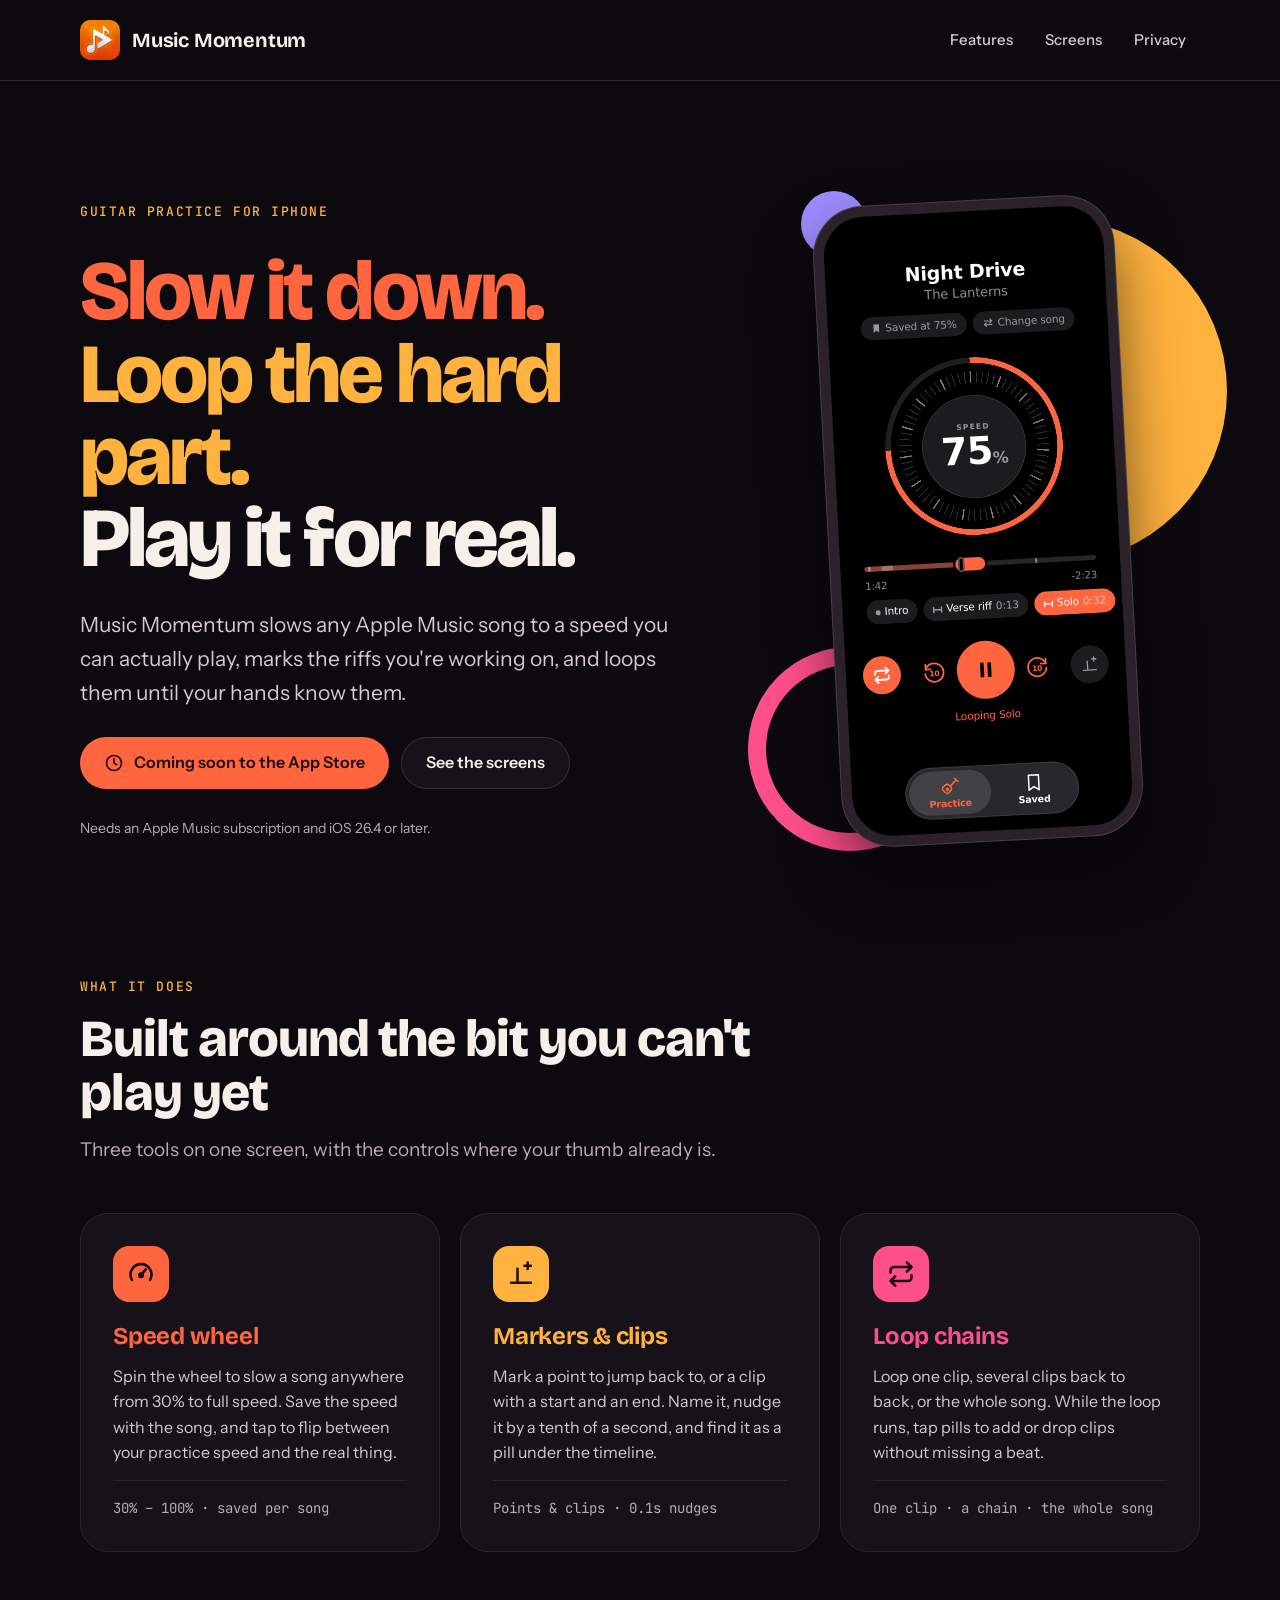
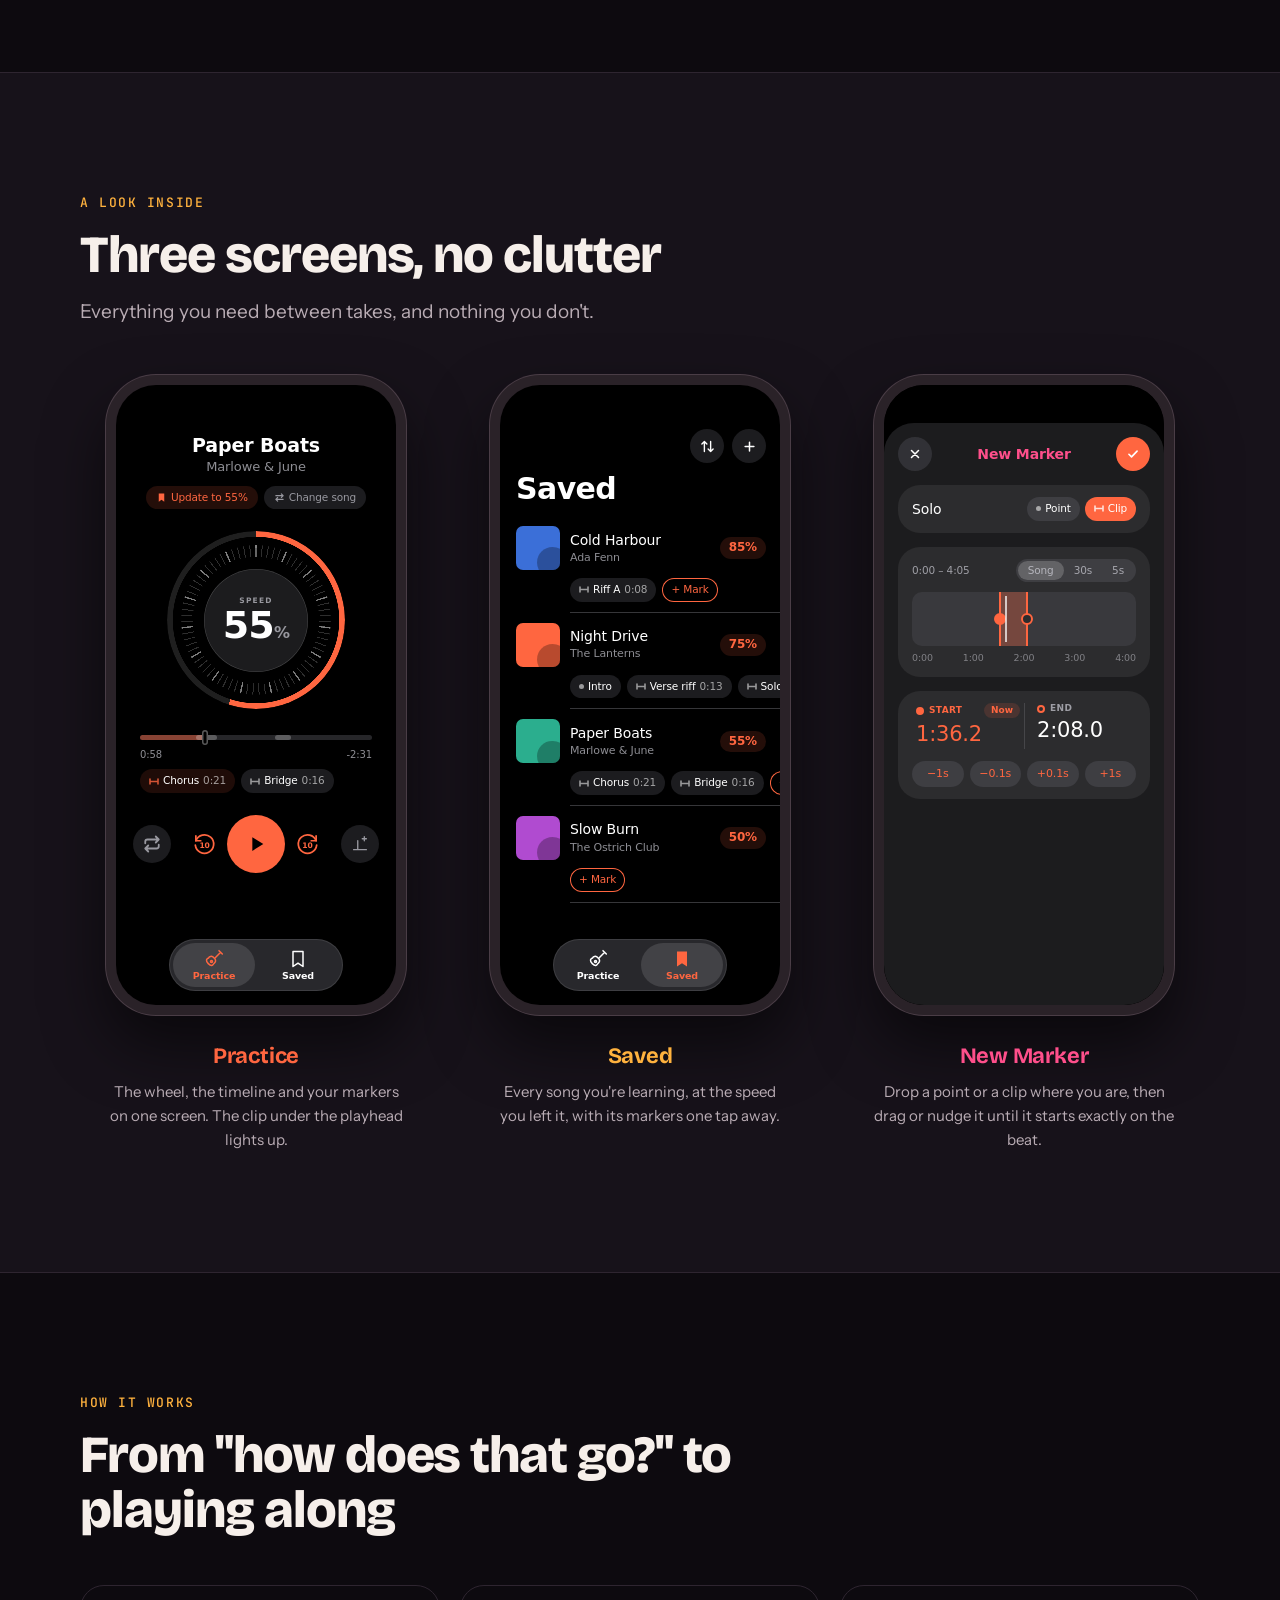
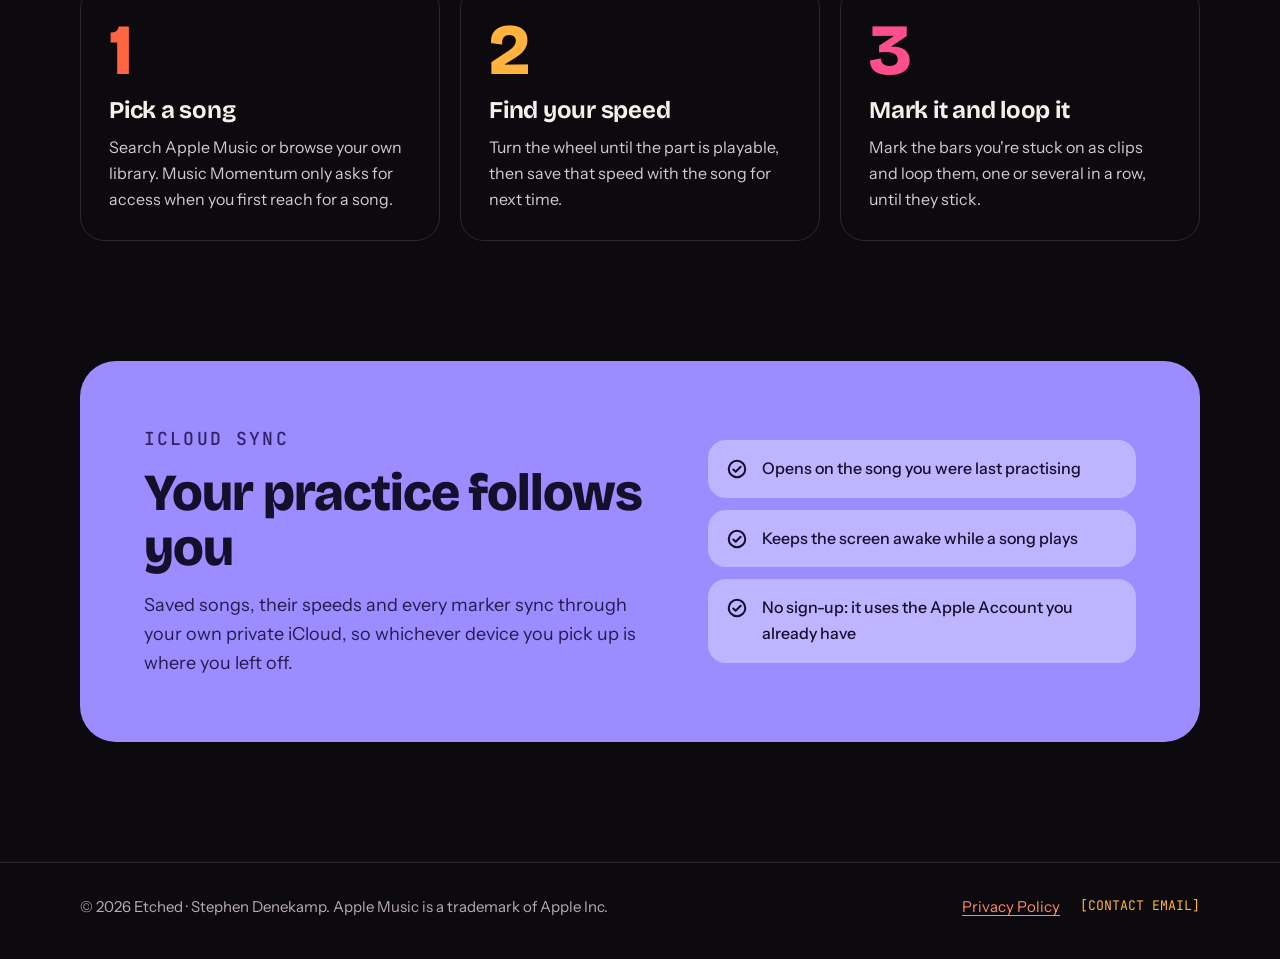
==== docs/index.html @ 2e902c63 "Add a website with a privacy policy in docs Adds a two-page static site for GitHub Pages to serve fr" ====
<!doctype html>
<html lang="en">
<head>
<meta charset="utf-8">
<meta name="viewport" content="width=device-width, initial-scale=1">
<title>Music Momentum: guitar practice with Apple Music</title>
<meta name="description" content="Slow any Apple Music song to a speed you can play, mark the riffs you're working on and loop them until they stick.">
<meta name="theme-color" content="#0D0A0F">
<link rel="icon" href="app-icon.jpg">
<link rel="apple-touch-icon" href="app-icon.jpg">
<link rel="preconnect" href="https://fonts.googleapis.com">
<link rel="preconnect" href="https://fonts.gstatic.com" crossorigin>
<link rel="stylesheet" href="https://fonts.googleapis.com/css2?family=Bricolage+Grotesque:opsz,wght@12..96,700;12..96,800&amp;family=Instrument+Sans:wght@400;500;600&amp;family=JetBrains+Mono:wght@500&amp;display=swap">
<link rel="stylesheet" href="styles.css">
</head>
<body>

<header class="site-header">
  <div class="wrap">
    <a class="brand" href="index.html"><img src="app-icon.jpg" alt=""><span>Music Momentum</span></a>
    <nav class="site-nav" aria-label="Main">
      <a href="#features">Features</a>
      <a href="#screens">Screens</a>
      <a href="privacy-policy.html">Privacy</a>
    </nav>
  </div>
</header>

<main>

  <section class="hero">
    <div class="wrap">
      <div class="hero-copy">
        <p class="eyebrow">Guitar practice for iPhone</p>
        <h1><span class="c-coral">Slow it down.</span> <span class="c-amber">Loop the hard part.</span> <span>Play it for real.</span></h1>
        <p class="lead">Music Momentum slows any Apple Music song to a speed you can actually play, marks the riffs you're working on, and loops them until your hands know them.</p>
        <div class="actions">
          <span class="button button-primary" aria-disabled="true">
            <svg viewBox="0 0 24 24" fill="none" stroke="currentColor" stroke-width="2" stroke-linecap="round" stroke-linejoin="round" aria-hidden="true"><circle cx="12" cy="12" r="9"></circle><path d="M12 7v5l3 2"></path></svg>
            Coming soon to the App Store
          </span>
          <a class="button button-quiet" href="#screens">See the screens</a>
        </div>
        <p class="fine">Needs an Apple Music subscription and iOS 26.4 or later.</p>
      </div>

      <div class="hero-art" aria-hidden="true">
        <span class="shape shape-1"></span>
        <span class="shape shape-2"></span>
        <span class="shape shape-3"></span>
        <div class="phone">
          <div class="screen">
            <div class="practice">
              <div class="np-title">Night Drive</div>
              <div class="np-artist">The Lanterns</div>
              <div class="chips">
                <span class="chip"><svg viewBox="0 0 24 24" fill="currentColor"><path d="M6 3h12v18l-6-4-6 4z"></path></svg>Saved at 75%</span>
                <span class="chip"><svg viewBox="0 0 24 24" fill="none" stroke="currentColor" stroke-width="2.4" stroke-linecap="round" stroke-linejoin="round"><path d="M4 8h16M16 4l4 4-4 4M20 16H4M8 12l-4 4 4 4"></path></svg>Change song</span>
              </div>
              <div class="wheel">
                <div class="wheel-ring"></div>
                <div class="wheel-teeth"></div>
                <div class="wheel-hub"><small>SPEED</small><b>75<i>%</i></b></div>
              </div>
              <div class="scrub">
                <div class="scrub-bar">
                  <span class="scrub-fill" style="width: 41.6%"></span>
                  <span class="scrub-point" style="left: 1.6%"></span>
                  <span class="scrub-clip" style="left: 7.3%; width: 5.3%"></span>
                  <span class="scrub-loop" style="left: 39.2%; width: 13%"></span>
                  <span class="scrub-point" style="left: 73.5%"></span>
                  <span class="scrub-head" style="left: 41.6%"></span>
                </div>
                <div class="scrub-times"><span>1:42</span><span>-2:23</span></div>
              </div>
              <div class="pills">
                <span class="pill"><span class="dot"></span>Intro</span>
                <span class="pill"><svg class="span" viewBox="0 0 10 7" fill="none" stroke="currentColor" stroke-width="1.6" stroke-linecap="round"><path d="M1 1v5M9 1v5M1 3.5h8"></path></svg>Verse riff <em>0:13</em></span>
                <span class="pill looping"><svg class="span" viewBox="0 0 10 7" fill="none" stroke="currentColor" stroke-width="1.6" stroke-linecap="round"><path d="M1 1v5M9 1v5M1 3.5h8"></path></svg>Solo <em>0:32</em></span>
                <span class="pill"><span class="dot"></span>Outro</span>
              </div>
              <div class="transport">
                <span class="round on"><svg viewBox="0 0 24 24" fill="none" stroke="currentColor" stroke-width="2.4" stroke-linecap="round" stroke-linejoin="round"><path d="M17 2l4 4-4 4M3 11V9a3 3 0 0 1 3-3h15M7 22l-4-4 4-4M21 13v2a3 3 0 0 1-3 3H3"></path></svg></span>
                <span class="skip"><svg viewBox="0 0 24 24" fill="none" stroke="currentColor" stroke-width="1.6" stroke-linecap="round" stroke-linejoin="round"><path d="M4.5 9A8.5 8.5 0 1 1 4 13"></path><path d="M4.5 4.5V9H9"></path><text x="12.5" y="15.5" font-size="7" font-weight="700" text-anchor="middle" fill="currentColor" stroke="none" font-family="-apple-system, system-ui, sans-serif">10</text></svg></span>
                <span class="big"><svg viewBox="0 0 24 24" fill="currentColor"><rect x="6" y="4" width="4" height="16" rx="1"></rect><rect x="14" y="4" width="4" height="16" rx="1"></rect></svg></span>
                <span class="skip"><svg viewBox="0 0 24 24" fill="none" stroke="currentColor" stroke-width="1.6" stroke-linecap="round" stroke-linejoin="round"><path d="M19.5 9A8.5 8.5 0 1 0 20 13"></path><path d="M19.5 4.5V9H15"></path><text x="11.5" y="15.5" font-size="7" font-weight="700" text-anchor="middle" fill="currentColor" stroke="none" font-family="-apple-system, system-ui, sans-serif">10</text></svg></span>
                <span class="round"><svg viewBox="0 0 24 24" fill="none" stroke="currentColor" stroke-width="1.8" stroke-linecap="round"><path d="M3.5 19.5h17M9 19.5v-12M15 5h5.5M17.75 2.25v5.5"></path></svg></span>
              </div>
              <div class="loop-caption">Looping Solo</div>
            </div>
            <div class="tabbar">
              <span class="tab on"><svg viewBox="0 0 24 24" fill="none" stroke="currentColor" stroke-width="1.8" stroke-linecap="round" stroke-linejoin="round"><path d="M13.5 10.5L20 4M18 2l4 4"></path><path d="M10.6 9.4a3.6 3.6 0 0 0-5 1.1c-.7 1-2.4 1.2-2.6 2.9-.3 2.4 3.9 6.6 6.3 6.3 1.7-.2 1.9-1.9 2.9-2.6a3.6 3.6 0 0 0 1.1-5z"></path><circle cx="9" cy="15" r="1.2"></circle></svg>Practice</span>
              <span class="tab"><svg viewBox="0 0 24 24" fill="none" stroke="currentColor" stroke-width="1.8" stroke-linejoin="round"><path d="M6 3h12v18l-6-4-6 4z"></path></svg>Saved</span>
            </div>
          </div>
        </div>
      </div>
    </div>
  </section>

  <section class="section" id="features" style="padding-top: 0">
    <div class="wrap">
      <div class="section-head">
        <p class="eyebrow">What it does</p>
        <h2>Built around the bit you can't play yet</h2>
        <p>Three tools on one screen, with the controls where your thumb already is.</p>
      </div>
      <div class="features">
        <article class="feature feature-coral">
          <div class="feature-icon"><svg viewBox="0 0 24 24" fill="none" stroke="currentColor" stroke-width="2.2" stroke-linecap="round" stroke-linejoin="round" aria-hidden="true"><path d="M4.2 17a9 9 0 1 1 15.6 0"></path><path d="M12 13l4-5"></path><circle cx="12" cy="13" r="1.5"></circle></svg></div>
          <h3>Speed wheel</h3>
          <p>Spin the wheel to slow a song anywhere from 30% to full speed. Save the speed with the song, and tap to flip between your practice speed and the real thing.</p>
          <p class="stat">30% – 100% · saved per song</p>
        </article>
        <article class="feature feature-amber">
          <div class="feature-icon"><svg viewBox="0 0 24 24" fill="none" stroke="currentColor" stroke-width="2.2" stroke-linecap="round" aria-hidden="true"><path d="M3.5 19.5h17M9 19.5v-12M15 5h5.5M17.75 2.25v5.5"></path></svg></div>
          <h3>Markers &amp; clips</h3>
          <p>Mark a point to jump back to, or a clip with a start and an end. Name it, nudge it by a tenth of a second, and find it as a pill under the timeline.</p>
          <p class="stat">Points &amp; clips · 0.1s nudges</p>
        </article>
        <article class="feature feature-rose">
          <div class="feature-icon"><svg viewBox="0 0 24 24" fill="none" stroke="currentColor" stroke-width="2.2" stroke-linecap="round" stroke-linejoin="round" aria-hidden="true"><path d="M17 2l4 4-4 4M3 11V9a3 3 0 0 1 3-3h15M7 22l-4-4 4-4M21 13v2a3 3 0 0 1-3 3H3"></path></svg></div>
          <h3>Loop chains</h3>
          <p>Loop one clip, several clips back to back, or the whole song. While the loop runs, tap pills to add or drop clips without missing a beat.</p>
          <p class="stat">One clip · a chain · the whole song</p>
        </article>
      </div>
    </div>
  </section>

  <section class="section screens-band" id="screens">
    <div class="wrap">
      <div class="section-head">
        <p class="eyebrow">A look inside</p>
        <h2>Three screens, no clutter</h2>
        <p>Everything you need between takes, and nothing you don't.</p>
      </div>
      <div class="screens">

        <figure class="screen-card">
          <div class="phone" aria-hidden="true">
            <div class="screen">
              <div class="practice">
                <div class="np-title">Paper Boats</div>
                <div class="np-artist">Marlowe &amp; June</div>
                <div class="chips">
                  <span class="chip" style="background: rgba(255, 102, 64, 0.14); color: var(--coral)"><svg viewBox="0 0 24 24" fill="currentColor"><path d="M6 3h12v18l-6-4-6 4z"></path></svg>Update to 55%</span>
                  <span class="chip"><svg viewBox="0 0 24 24" fill="none" stroke="currentColor" stroke-width="2.4" stroke-linecap="round" stroke-linejoin="round"><path d="M4 8h16M16 4l4 4-4 4M20 16H4M8 12l-4 4 4 4"></path></svg>Change song</span>
                </div>
                <div class="wheel">
                  <div class="wheel-ring" style="background: conic-gradient(from 0deg, var(--coral) 0 55%, rgba(255, 255, 255, 0.12) 55% 100%)"></div>
                  <div class="wheel-teeth"></div>
                  <div class="wheel-hub"><small>SPEED</small><b>55<i>%</i></b></div>
                </div>
                <div class="scrub">
                  <div class="scrub-bar">
                    <span class="scrub-fill" style="width: 28%"></span>
                    <span class="scrub-clip" style="left: 24%; width: 9%"></span>
                    <span class="scrub-clip" style="left: 58%; width: 7%"></span>
                    <span class="scrub-head" style="left: 28%"></span>
                  </div>
                  <div class="scrub-times"><span>0:58</span><span>-2:31</span></div>
                </div>
                <div class="pills">
                  <span class="pill" style="background: rgba(255, 102, 64, 0.12)"><svg class="span" viewBox="0 0 10 7" fill="none" stroke="var(--coral)" stroke-width="1.6" stroke-linecap="round" style="opacity: 0.8"><path d="M1 1v5M9 1v5M1 3.5h8"></path></svg>Chorus <em>0:21</em></span>
                  <span class="pill"><svg class="span" viewBox="0 0 10 7" fill="none" stroke="currentColor" stroke-width="1.6" stroke-linecap="round"><path d="M1 1v5M9 1v5M1 3.5h8"></path></svg>Bridge <em>0:16</em></span>
                </div>
                <div class="transport">
                  <span class="round"><svg viewBox="0 0 24 24" fill="none" stroke="currentColor" stroke-width="2.4" stroke-linecap="round" stroke-linejoin="round"><path d="M17 2l4 4-4 4M3 11V9a3 3 0 0 1 3-3h15M7 22l-4-4 4-4M21 13v2a3 3 0 0 1-3 3H3"></path></svg></span>
                  <span class="skip"><svg viewBox="0 0 24 24" fill="none" stroke="currentColor" stroke-width="1.6" stroke-linecap="round" stroke-linejoin="round"><path d="M4.5 9A8.5 8.5 0 1 1 4 13"></path><path d="M4.5 4.5V9H9"></path><text x="12.5" y="15.5" font-size="7" font-weight="700" text-anchor="middle" fill="currentColor" stroke="none" font-family="-apple-system, system-ui, sans-serif">10</text></svg></span>
                  <span class="big"><svg viewBox="0 0 24 24" fill="currentColor"><path d="M8 4.5v15l12-7.5z"></path></svg></span>
                  <span class="skip"><svg viewBox="0 0 24 24" fill="none" stroke="currentColor" stroke-width="1.6" stroke-linecap="round" stroke-linejoin="round"><path d="M19.5 9A8.5 8.5 0 1 0 20 13"></path><path d="M19.5 4.5V9H15"></path><text x="11.5" y="15.5" font-size="7" font-weight="700" text-anchor="middle" fill="currentColor" stroke="none" font-family="-apple-system, system-ui, sans-serif">10</text></svg></span>
                  <span class="round"><svg viewBox="0 0 24 24" fill="none" stroke="currentColor" stroke-width="1.8" stroke-linecap="round"><path d="M3.5 19.5h17M9 19.5v-12M15 5h5.5M17.75 2.25v5.5"></path></svg></span>
                </div>
              </div>
              <div class="tabbar">
                <span class="tab on"><svg viewBox="0 0 24 24" fill="none" stroke="currentColor" stroke-width="1.8" stroke-linecap="round" stroke-linejoin="round"><path d="M13.5 10.5L20 4M18 2l4 4"></path><path d="M10.6 9.4a3.6 3.6 0 0 0-5 1.1c-.7 1-2.4 1.2-2.6 2.9-.3 2.4 3.9 6.6 6.3 6.3 1.7-.2 1.9-1.9 2.9-2.6a3.6 3.6 0 0 0 1.1-5z"></path><circle cx="9" cy="15" r="1.2"></circle></svg>Practice</span>
                <span class="tab"><svg viewBox="0 0 24 24" fill="none" stroke="currentColor" stroke-width="1.8" stroke-linejoin="round"><path d="M6 3h12v18l-6-4-6 4z"></path></svg>Saved</span>
              </div>
            </div>
          </div>
          <figcaption><strong>Practice</strong><span>The wheel, the timeline and your markers on one screen. The clip under the playhead lights up.</span></figcaption>
        </figure>

        <figure class="screen-card">
          <div class="phone" aria-hidden="true">
            <div class="screen">
              <div class="saved">
                <div class="saved-bar">
                  <span><svg viewBox="0 0 24 24" fill="none" stroke="currentColor" stroke-width="2.2" stroke-linecap="round" stroke-linejoin="round"><path d="M7 4v16M3 8l4-4 4 4M17 20V4M13 16l4 4 4-4"></path></svg></span>
                  <span><svg viewBox="0 0 24 24" fill="none" stroke="currentColor" stroke-width="2.4" stroke-linecap="round"><path d="M12 5v14M5 12h14"></path></svg></span>
                </div>
                <h4>Saved</h4>
                <div class="song">
                  <div class="song-row"><span class="art art-1"></span><div class="song-text"><b>Cold Harbour</b><span>Ada Fenn</span></div><span class="speed">85%</span></div>
                  <div class="pills"><span class="pill"><svg class="span" viewBox="0 0 10 7" fill="none" stroke="currentColor" stroke-width="1.6" stroke-linecap="round"><path d="M1 1v5M9 1v5M1 3.5h8"></path></svg>Riff A <em>0:08</em></span><span class="pill mark">+ Mark</span></div>
                </div>
                <div class="song">
                  <div class="song-row"><span class="art art-2"></span><div class="song-text"><b>Night Drive</b><span>The Lanterns</span></div><span class="speed">75%</span></div>
                  <div class="pills"><span class="pill"><span class="dot"></span>Intro</span><span class="pill"><svg class="span" viewBox="0 0 10 7" fill="none" stroke="currentColor" stroke-width="1.6" stroke-linecap="round"><path d="M1 1v5M9 1v5M1 3.5h8"></path></svg>Verse riff <em>0:13</em></span><span class="pill"><svg class="span" viewBox="0 0 10 7" fill="none" stroke="currentColor" stroke-width="1.6" stroke-linecap="round"><path d="M1 1v5M9 1v5M1 3.5h8"></path></svg>Solo <em>0:32</em></span></div>
                </div>
                <div class="song">
                  <div class="song-row"><span class="art art-3"></span><div class="song-text"><b>Paper Boats</b><span>Marlowe &amp; June</span></div><span class="speed">55%</span></div>
                  <div class="pills"><span class="pill"><svg class="span" viewBox="0 0 10 7" fill="none" stroke="currentColor" stroke-width="1.6" stroke-linecap="round"><path d="M1 1v5M9 1v5M1 3.5h8"></path></svg>Chorus <em>0:21</em></span><span class="pill"><svg class="span" viewBox="0 0 10 7" fill="none" stroke="currentColor" stroke-width="1.6" stroke-linecap="round"><path d="M1 1v5M9 1v5M1 3.5h8"></path></svg>Bridge <em>0:16</em></span><span class="pill mark">+ Mark</span></div>
                </div>
                <div class="song">
                  <div class="song-row"><span class="art art-4"></span><div class="song-text"><b>Slow Burn</b><span>The Ostrich Club</span></div><span class="speed">50%</span></div>
                  <div class="pills"><span class="pill mark">+ Mark</span></div>
                </div>
              </div>
              <div class="tabbar">
                <span class="tab"><svg viewBox="0 0 24 24" fill="none" stroke="currentColor" stroke-width="1.8" stroke-linecap="round" stroke-linejoin="round"><path d="M13.5 10.5L20 4M18 2l4 4"></path><path d="M10.6 9.4a3.6 3.6 0 0 0-5 1.1c-.7 1-2.4 1.2-2.6 2.9-.3 2.4 3.9 6.6 6.3 6.3 1.7-.2 1.9-1.9 2.9-2.6a3.6 3.6 0 0 0 1.1-5z"></path><circle cx="9" cy="15" r="1.2"></circle></svg>Practice</span>
                <span class="tab on"><svg viewBox="0 0 24 24" fill="currentColor"><path d="M6 3h12v18l-6-4-6 4z"></path></svg>Saved</span>
              </div>
            </div>
          </div>
          <figcaption><strong>Saved</strong><span>Every song you're learning, at the speed you left it, with its markers one tap away.</span></figcaption>
        </figure>

        <figure class="screen-card">
          <div class="phone" aria-hidden="true">
            <div class="screen">
              <div class="behind"></div>
              <div class="sheet">
                <div class="sheet-nav">
                  <span><svg viewBox="0 0 24 24" fill="none" stroke="currentColor" stroke-width="2.6" stroke-linecap="round"><path d="M6 6l12 12M18 6L6 18"></path></svg></span>
                  <strong>New Marker</strong>
                  <span class="ok"><svg viewBox="0 0 24 24" fill="none" stroke="#fff" stroke-width="2.8" stroke-linecap="round" stroke-linejoin="round"><path d="M5 12.5l4.5 4.5L19 7"></path></svg></span>
                </div>
                <div class="cell cell-row">
                  <span class="name">Solo</span>
                  <span style="display: flex; gap: 5px">
                    <span class="pill"><span class="dot"></span>Point</span>
                    <span class="pill sel"><svg class="span" viewBox="0 0 10 7" fill="none" stroke="currentColor" stroke-width="1.6" stroke-linecap="round" style="opacity: 0.8"><path d="M1 1v5M9 1v5M1 3.5h8"></path></svg>Clip</span>
                  </span>
                </div>
                <div class="cell">
                  <div class="range-head"><span>0:00 – 4:05</span><span class="seg"><i class="on">Song</i><i>30s</i><i>5s</i></span></div>
                  <div class="strip"><span class="strip-band"></span><span class="strip-head"></span></div>
                  <div class="strip-labels"><span>0:00</span><span>1:00</span><span>2:00</span><span>3:00</span><span>4:00</span></div>
                </div>
                <div class="cell">
                  <div class="times">
                    <div>
                      <span class="t-label sel"><span class="ring full"></span>START<span class="now">Now</span></span>
                      <span class="t-value sel">1:36.2</span>
                    </div>
                    <div>
                      <span class="t-label"><span class="ring"></span>END</span>
                      <span class="t-value">2:08.0</span>
                    </div>
                  </div>
                  <div class="nudges"><span>−1s</span><span>−0.1s</span><span>+0.1s</span><span>+1s</span></div>
                </div>
              </div>
            </div>
          </div>
          <figcaption><strong>New Marker</strong><span>Drop a point or a clip where you are, then drag or nudge it until it starts exactly on the beat.</span></figcaption>
        </figure>

      </div>
    </div>
  </section>

  <section class="section">
    <div class="wrap">
      <div class="section-head">
        <p class="eyebrow">How it works</p>
        <h2>From "how does that go?" to playing along</h2>
      </div>
      <ol class="steps">
        <li><span class="num">1</span><h3>Pick a song</h3><p>Search Apple Music or browse your own library. Music Momentum only asks for access when you first reach for a song.</p></li>
        <li><span class="num">2</span><h3>Find your speed</h3><p>Turn the wheel until the part is playable, then save that speed with the song for next time.</p></li>
        <li><span class="num">3</span><h3>Mark it and loop it</h3><p>Mark the bars you're stuck on as clips and loop them, one or several in a row, until they stick.</p></li>
      </ol>
    </div>
  </section>

  <section>
    <div class="wrap">
      <div class="sync">
        <div>
          <p class="eyebrow">iCloud sync</p>
          <h2>Your practice follows you</h2>
          <p>Saved songs, their speeds and every marker sync through your own private iCloud, so whichever device you pick up is where you left off.</p>
        </div>
        <ul>
          <li><svg viewBox="0 0 24 24" fill="none" stroke="currentColor" stroke-width="2.2" stroke-linecap="round" stroke-linejoin="round" aria-hidden="true"><circle cx="12" cy="12" r="9"></circle><path d="M8 12.5l2.5 2.5L16 9.5"></path></svg>Opens on the song you were last practising</li>
          <li><svg viewBox="0 0 24 24" fill="none" stroke="currentColor" stroke-width="2.2" stroke-linecap="round" stroke-linejoin="round" aria-hidden="true"><circle cx="12" cy="12" r="9"></circle><path d="M8 12.5l2.5 2.5L16 9.5"></path></svg>Keeps the screen awake while a song plays</li>
          <li><svg viewBox="0 0 24 24" fill="none" stroke="currentColor" stroke-width="2.2" stroke-linecap="round" stroke-linejoin="round" aria-hidden="true"><circle cx="12" cy="12" r="9"></circle><path d="M8 12.5l2.5 2.5L16 9.5"></path></svg>No sign-up: it uses the Apple Account you already have</li>
        </ul>
      </div>
    </div>
  </section>

</main>

<footer class="site-footer">
  <div class="wrap">
    <p>© 2026 Etched · Stephen Denekamp. Apple Music is a trademark of Apple Inc.</p>
    <nav aria-label="Footer">
      <a href="privacy-policy.html">Privacy Policy</a>
      <span class="placeholder">[CONTACT EMAIL]</span>
    </nav>
  </div>
</footer>

</body>
</html>
---- docs/styles.css ----
/* Music Momentum site: shared by index.html and privacy-policy.html */

:root {
  --bg: #0D0A0F;
  --surface: #17121A;
  --raised: #231B24;
  --line: #2E2530;
  --line-strong: #3A2F38;
  --text: #F6EFEA;
  --text-soft: #D6CAD1;
  --muted: #B9ACB4;

  --coral: #FF6640;
  --amber: #FFB23E;
  --rose: #FF4F8B;
  --violet: #9C8CFF;

  --display: "Bricolage Grotesque", "Avenir Next", system-ui, sans-serif;
  --body: "Instrument Sans", "Helvetica Neue", system-ui, sans-serif;
  --mono: "JetBrains Mono", ui-monospace, "SF Mono", Menlo, monospace;
  --ios: -apple-system, "SF Pro Text", system-ui, sans-serif;
  --ios-rounded: ui-rounded, "SF Pro Rounded", -apple-system, system-ui, sans-serif;

  --page: 1200px;
  --gutter: clamp(16px, 4vw, 40px);
  color-scheme: dark;
}

*, *::before, *::after { box-sizing: border-box; }

html { scroll-behavior: smooth; }

body {
  margin: 0;
  background: var(--bg);
  color: var(--text);
  font-family: var(--body);
  font-size: 17px;
  line-height: 1.6;
  -webkit-font-smoothing: antialiased;
  overflow-x: hidden;
}

img { max-width: 100%; display: block; }

a { color: #FF8A66; text-underline-offset: 3px; }
a:hover { color: #FFB39C; }

:focus-visible { outline: 2px solid var(--amber); outline-offset: 3px; border-radius: 6px; }

.wrap { width: 100%; max-width: var(--page); margin: 0 auto; padding: 0 var(--gutter); }

.eyebrow {
  margin: 0;
  font-family: var(--mono);
  font-size: 13px;
  font-weight: 500;
  letter-spacing: 0.12em;
  text-transform: uppercase;
  color: var(--amber);
}

h1, h2, h3 { font-family: var(--display); line-height: 1.05; letter-spacing: -0.02em; margin: 0; }
h2 { font-size: clamp(34px, 5vw, 52px); font-weight: 800; }
h3 { font-size: 24px; font-weight: 700; letter-spacing: -0.01em; }
p { margin: 0; }

.section { padding: clamp(72px, 10vw, 120px) 0; }
.section-head { display: flex; flex-direction: column; gap: 14px; max-width: 720px; margin-bottom: 48px; }
.section-head p:last-child { color: var(--muted); font-size: 19px; }

/* ---------- Header ---------- */

.site-header { border-bottom: 1px solid var(--line); }
.site-header .wrap { display: flex; align-items: center; justify-content: space-between; gap: 16px; flex-wrap: wrap; padding-top: 18px; padding-bottom: 18px; }

.brand { display: flex; align-items: center; gap: 12px; color: var(--text); text-decoration: none; font-family: var(--display); font-weight: 700; font-size: 20px; letter-spacing: -0.01em; }
.brand:hover { color: var(--text); }
.brand img { width: 40px; height: 40px; border-radius: 10px; }

.site-nav { display: flex; flex-wrap: wrap; gap: 4px; }
.site-nav a { color: var(--text-soft); text-decoration: none; font-size: 15px; font-weight: 500; padding: 10px 14px; border-radius: 999px; }
.site-nav a:hover { color: var(--text); background: var(--surface); }
.site-nav a[aria-current="page"] { color: var(--text); background: var(--raised); }

/* ---------- Buttons ---------- */

.actions { display: flex; flex-wrap: wrap; align-items: center; gap: 12px; }

.button { display: inline-flex; align-items: center; gap: 10px; min-height: 52px; padding: 0 24px; border-radius: 999px; font-weight: 600; font-size: 16px; text-decoration: none; }
.button svg { width: 20px; height: 20px; flex: none; }
.button-primary { background: var(--coral); color: #1A0A05; }
.button-primary:hover { background: #FF7F5E; color: #1A0A05; }
.button-quiet { background: var(--surface); color: var(--text); border: 1px solid var(--line-strong); }
.button-quiet:hover { background: var(--raised); color: var(--text); }
.button[aria-disabled="true"] { cursor: default; }

/* ---------- Hero ---------- */

.hero { padding: clamp(56px, 8vw, 96px) 0 clamp(72px, 9vw, 112px); }
.hero .wrap { display: grid; grid-template-columns: minmax(0, 1.15fr) minmax(0, 0.85fr); gap: clamp(40px, 6vw, 80px); align-items: center; }
.hero-copy { display: flex; flex-direction: column; gap: 28px; }
.hero h1 { font-size: clamp(46px, 7vw, 84px); font-weight: 800; line-height: 0.98; letter-spacing: -0.035em; }
.hero h1 span { display: block; }
.hero h1 .c-coral { color: var(--coral); }
.hero h1 .c-amber { color: var(--amber); }
.hero .lead { font-size: clamp(18px, 2vw, 21px); color: var(--text-soft); max-width: 34em; }
.hero .fine { font-size: 14px; color: var(--muted); }

.hero-art { position: relative; display: flex; justify-content: center; padding: 24px 0; }
.hero-art .shape { position: absolute; border-radius: 50%; }
.hero-art .shape-1 { width: 78%; aspect-ratio: 1; background: var(--amber); top: 6%; right: -6%; }
.hero-art .shape-2 { width: 46%; aspect-ratio: 1; border: 18px solid var(--rose); bottom: 2%; left: -2%; }
.hero-art .shape-3 { width: 15%; aspect-ratio: 1; background: var(--violet); top: 2%; left: 10%; }
.hero-art .phone { position: relative; transform: rotate(-3deg); }

/* ---------- Features ---------- */

.features { display: grid; grid-template-columns: repeat(3, minmax(0, 1fr)); gap: 20px; }
.feature { background: var(--surface); border: 1px solid var(--line); border-radius: 28px; padding: 32px; display: flex; flex-direction: column; gap: 14px; }
.feature p { color: var(--text-soft); font-size: 16px; }
.feature-icon { width: 56px; height: 56px; border-radius: 16px; display: grid; place-items: center; margin-bottom: 8px; }
.feature-icon svg { width: 28px; height: 28px; }
.feature-coral .feature-icon { background: var(--coral); color: #1A0A05; }
.feature-amber .feature-icon { background: var(--amber); color: #1F1200; }
.feature-rose .feature-icon { background: var(--rose); color: #1F0610; }
.feature-coral h3 { color: var(--coral); }
.feature-amber h3 { color: var(--amber); }
.feature-rose h3 { color: var(--rose); }
.feature .stat { margin-top: auto; padding-top: 16px; border-top: 1px solid var(--line); font-family: var(--mono); font-size: 14px; color: var(--muted); }

/* ---------- Screens ---------- */

.screens-band { background: var(--surface); border-top: 1px solid var(--line); border-bottom: 1px solid var(--line); }
.screens { display: grid; grid-template-columns: repeat(3, minmax(0, 1fr)); gap: 32px; }
.screen-card { display: flex; flex-direction: column; align-items: center; gap: 24px; margin: 0; }
.screen-card figcaption { text-align: center; max-width: 300px; display: flex; flex-direction: column; gap: 6px; }
.screen-card figcaption strong { font-family: var(--display); font-size: 22px; letter-spacing: -0.01em; }
.screen-card figcaption span { color: var(--muted); font-size: 15px; }
.screen-card:nth-child(1) strong { color: var(--coral); }
.screen-card:nth-child(2) strong { color: var(--amber); }
.screen-card:nth-child(3) strong { color: var(--rose); }

/* ---------- Steps ---------- */

.steps { list-style: none; margin: 0; padding: 0; display: grid; grid-template-columns: repeat(3, minmax(0, 1fr)); gap: 20px; }
.steps li { display: flex; flex-direction: column; gap: 12px; padding: 28px; border-radius: 24px; border: 1px solid var(--line); }
.steps .num { font-family: var(--display); font-weight: 800; font-size: 72px; line-height: 1; }
.steps li:nth-child(1) .num { color: var(--coral); }
.steps li:nth-child(2) .num { color: var(--amber); }
.steps li:nth-child(3) .num { color: var(--rose); }
.steps p { color: var(--text-soft); font-size: 16px; }

/* ---------- Sync band ---------- */

.sync { background: var(--violet); color: #140F2B; border-radius: 36px; padding: clamp(32px, 6vw, 64px); display: grid; grid-template-columns: minmax(0, 1.1fr) minmax(0, 0.9fr); gap: 40px; align-items: center; }
.sync .eyebrow { color: #2E2366; }
.sync h2 { color: #140F2B; margin: 12px 0 16px; }
.sync p { font-size: 18px; color: #241B4D; }
.sync ul { list-style: none; margin: 0; padding: 0; display: flex; flex-direction: column; gap: 12px; }
.sync li { display: flex; gap: 14px; align-items: flex-start; background: rgba(255, 255, 255, 0.35); border-radius: 18px; padding: 16px 18px; font-size: 16px; font-weight: 500; color: #140F2B; }
.sync li svg { width: 22px; height: 22px; flex: none; margin-top: 2px; }

/* ---------- Footer ---------- */

.site-footer { border-top: 1px solid var(--line); margin-top: clamp(72px, 10vw, 120px); }
.site-footer .wrap { display: flex; flex-wrap: wrap; justify-content: space-between; align-items: center; gap: 20px; padding-top: 32px; padding-bottom: 40px; }
.site-footer p { color: var(--muted); font-size: 15px; }
.site-footer nav { display: flex; flex-wrap: wrap; gap: 4px 20px; font-size: 15px; }
.placeholder { font-family: var(--mono); font-size: 0.88em; color: var(--amber); }

/* ---------- Privacy page ---------- */

.policy-hero { padding: clamp(56px, 8vw, 96px) 0 48px; }
.policy-hero .wrap { display: flex; flex-direction: column; gap: 18px; }
.policy-hero h1 { font-size: clamp(48px, 7vw, 80px); font-weight: 800; letter-spacing: -0.035em; }
.policy-hero .lead { color: var(--text-soft); font-size: 20px; max-width: 36em; }
.policy-hero .meta { display: flex; flex-wrap: wrap; gap: 10px; }
.tag { display: inline-flex; align-items: center; min-height: 34px; padding: 0 14px; border-radius: 999px; background: var(--surface); border: 1px solid var(--line-strong); font-size: 14px; color: var(--text-soft); }
.tag-draft { background: transparent; border-color: var(--amber); color: var(--amber); }

.summary { display: grid; grid-template-columns: repeat(4, minmax(0, 1fr)); gap: 16px; margin-bottom: clamp(56px, 8vw, 88px); }
.summary div { border-radius: 24px; padding: 24px; display: flex; flex-direction: column; gap: 8px; }
.summary strong { font-family: var(--display); font-size: 22px; line-height: 1.15; letter-spacing: -0.01em; }
.summary span { font-size: 15px; }
.summary .s-coral { background: var(--coral); color: #1A0A05; }
.summary .s-amber { background: var(--amber); color: #1F1200; }
.summary .s-rose { background: var(--rose); color: #1F0610; }
.summary .s-violet { background: var(--violet); color: #140F2B; }

.policy { display: flex; flex-wrap: wrap; gap: 56px; align-items: flex-start; }
.toc { flex: 1 1 220px; max-width: 260px; position: sticky; top: 24px; background: var(--surface); border: 1px solid var(--line); border-radius: 24px; padding: 24px; }
.toc p { font-family: var(--mono); font-size: 12px; letter-spacing: 0.12em; text-transform: uppercase; color: var(--muted); margin-bottom: 12px; }
.toc ol { margin: 0; padding: 0; list-style: none; counter-reset: toc; display: flex; flex-direction: column; gap: 2px; }
.toc li { counter-increment: toc; }
.toc a { display: flex; gap: 10px; padding: 8px 10px; border-radius: 10px; color: var(--text-soft); text-decoration: none; font-size: 15px; }
.toc a::before { content: counter(toc, decimal-leading-zero); font-family: var(--mono); font-size: 12px; color: var(--coral); padding-top: 3px; }
.toc a:hover { background: var(--raised); color: var(--text); }

.policy-body { flex: 999 1 560px; min-width: 0; max-width: 720px; display: flex; flex-direction: column; gap: 48px; }
.policy-body section { display: flex; flex-direction: column; gap: 14px; scroll-margin-top: 24px; }
.policy-body h2 { font-size: clamp(28px, 3.5vw, 36px); display: flex; align-items: baseline; gap: 14px; }
.policy-body h2 .n { font-family: var(--mono); font-size: 15px; font-weight: 500; letter-spacing: 0; color: var(--coral); }
.policy-body section:nth-child(4n+2) h2 .n { color: var(--amber); }
.policy-body section:nth-child(4n+3) h2 .n { color: var(--rose); }
.policy-body section:nth-child(4n+4) h2 .n { color: var(--violet); }
.policy-body p, .policy-body li { color: var(--text-soft); font-size: 17px; }
.policy-body ul { margin: 0; padding-left: 22px; display: flex; flex-direction: column; gap: 8px; }
.policy-body strong { color: var(--text); }
.note { background: var(--surface); border: 1px solid var(--line); border-radius: 18px; padding: 18px 20px; }

/* ---------- Phone mockups ---------- */

.phone {
  width: 300px;
  max-width: 100%;
  aspect-ratio: 300 / 640;
  padding: 10px;
  border-radius: 50px;
  background: #2A2228;
  box-shadow: 0 0 0 1px #4A3D46, 0 30px 60px rgba(0, 0, 0, 0.55);
  flex: none;
}
.screen {
  position: relative;
  height: 100%;
  border-radius: 40px;
  background: #000;
  overflow: hidden;
  color: #fff;
  font-family: var(--ios);
  font-size: 13px;
  line-height: 1.3;
  letter-spacing: -0.01em;
}
.screen svg { display: block; }
.island { position: absolute; top: 10px; left: 50%; width: 84px; height: 24px; margin-left: -42px; border-radius: 999px; background: #000; box-shadow: 0 0 0 1px #1A1A1A; }

.tabbar { position: absolute; left: 50%; bottom: 14px; transform: translateX(-50%); display: flex; gap: 2px; padding: 4px; border-radius: 999px; background: rgba(44, 44, 48, 0.92); box-shadow: inset 0 0 0 1px rgba(255, 255, 255, 0.1); }
.tab { display: flex; flex-direction: column; align-items: center; gap: 1px; width: 82px; padding: 6px 0 5px; border-radius: 999px; font-size: 9.5px; font-weight: 600; color: #fff; }
.tab svg { width: 20px; height: 20px; }
.tab.on { background: rgba(255, 255, 255, 0.12); color: var(--coral); }

/* Practice */
.practice { display: flex; flex-direction: column; align-items: center; padding-top: 48px; height: 100%; }
.np-title { font-size: 19px; font-weight: 700; }
.np-artist { color: rgba(235, 235, 245, 0.6); font-size: 13px; margin-top: 1px; }
.chips { display: flex; gap: 6px; margin-top: 10px; }
.chip { display: inline-flex; align-items: center; gap: 4px; padding: 5px 10px; border-radius: 999px; background: rgba(118, 118, 128, 0.24); color: rgba(235, 235, 245, 0.6); font-size: 10.5px; font-weight: 500; }
.chip svg { width: 11px; height: 11px; }

.wheel { position: relative; width: 178px; height: 178px; margin: 22px 0 18px; border-radius: 50%; }
.wheel-ring { position: absolute; inset: 0; border-radius: 50%; background: conic-gradient(from 0deg, var(--coral) 0 75%, rgba(255, 255, 255, 0.12) 75% 100%); -webkit-mask: radial-gradient(farthest-side, transparent calc(100% - 6px), #000 calc(100% - 5.5px)); mask: radial-gradient(farthest-side, transparent calc(100% - 6px), #000 calc(100% - 5.5px)); }
.wheel-teeth { position: absolute; inset: 14px; border-radius: 50%; background: repeating-conic-gradient(from -0.6deg, rgba(255, 255, 255, 0.4) 0 1.2deg, transparent 1.2deg 24deg), repeating-conic-gradient(from -0.4deg, rgba(255, 255, 255, 0.18) 0 0.8deg, transparent 0.8deg 4.8deg); -webkit-mask: radial-gradient(farthest-side, transparent calc(100% - 12px), #000 calc(100% - 11.5px)); mask: radial-gradient(farthest-side, transparent calc(100% - 12px), #000 calc(100% - 11.5px)); }
.wheel-hub { position: absolute; inset: 21%; border-radius: 50%; background: #1C1C1E; box-shadow: 0 4px 12px rgba(0, 0, 0, 0.6), inset 0 0 0 0.5px rgba(255, 255, 255, 0.2); display: flex; flex-direction: column; align-items: center; justify-content: center; font-family: var(--ios-rounded); }
.wheel-hub small { font-size: 7.5px; font-weight: 600; letter-spacing: 0.16em; color: rgba(235, 235, 245, 0.6); }
.wheel-hub b { font-size: 38px; font-weight: 700; line-height: 1; letter-spacing: -0.02em; }
.wheel-hub b i { font-style: normal; font-size: 16px; font-weight: 600; color: rgba(235, 235, 245, 0.6); }

.scrub { width: 100%; padding: 0 24px; }
.scrub-bar { position: relative; height: 5px; border-radius: 3px; background: rgba(118, 118, 128, 0.32); margin: 8px 0; }
.scrub-bar > span { position: absolute; top: 0; height: 100%; border-radius: 3px; }
.scrub-fill { left: 0; background: rgba(255, 102, 64, 0.45); }
.scrub-point { width: 2px; background: rgba(255, 255, 255, 0.45); }
.scrub-clip { background: rgba(255, 255, 255, 0.25); }
.scrub-bar > .scrub-loop { top: -4px; height: 13px; border-radius: 7px; background: var(--coral); box-shadow: 0 0 0 2px #000; }
.scrub-bar > .scrub-head { top: -5px; width: 6px; height: 15px; margin-left: -3px; border-radius: 3px; background: #000; box-shadow: inset 0 0 0 1.5px rgba(255, 255, 255, 0.35); }
.scrub-times { display: flex; justify-content: space-between; font-size: 10px; color: rgba(235, 235, 245, 0.6); font-variant-numeric: tabular-nums; }

.pills { display: flex; gap: 6px; width: 100%; padding: 8px 0 0 24px; overflow: hidden; }
.pill { display: inline-flex; align-items: center; gap: 4px; flex: none; padding: 5px 9px; border-radius: 999px; background: rgba(118, 118, 128, 0.24); font-size: 10.5px; font-weight: 500; white-space: nowrap; }
.pill .dot { width: 5px; height: 5px; border-radius: 50%; background: currentColor; opacity: 0.55; }
.pill .span { width: 10px; height: 7px; opacity: 0.55; }
.pill em { font-style: normal; opacity: 0.6; font-variant-numeric: tabular-nums; }
.pill.looping { background: var(--coral); color: #fff; }
.pill.looping .span { opacity: 0.8; }
.pill.mark { background: transparent; box-shadow: inset 0 0 0 1px var(--coral); color: var(--coral); }

.transport { display: grid; grid-template-columns: repeat(5, minmax(0, 1fr)); align-items: center; justify-items: center; width: 100%; padding: 0 10px; margin-top: 22px; }
.round { width: 38px; height: 38px; border-radius: 50%; display: grid; place-items: center; background: rgba(118, 118, 128, 0.24); color: rgba(235, 235, 245, 0.6); }
.round svg { width: 18px; height: 18px; }
.round.on { background: var(--coral); color: #fff; }
.skip { color: var(--coral); }
.skip svg { width: 26px; height: 26px; }
.big { width: 58px; height: 58px; border-radius: 50%; background: var(--coral); display: grid; place-items: center; color: #000; }
.big svg { width: 22px; height: 22px; }
.loop-caption { margin-top: 10px; font-size: 10.5px; font-weight: 500; color: var(--coral); }

/* Saved */
.saved { padding: 44px 0 0; }
.saved-bar { display: flex; justify-content: flex-end; gap: 8px; padding: 0 14px; }
.saved-bar span { width: 34px; height: 34px; border-radius: 50%; display: grid; place-items: center; background: rgba(118, 118, 128, 0.24); }
.saved-bar svg { width: 15px; height: 15px; }
.saved h4 { margin: 6px 0 8px; padding: 0 16px; font-family: var(--ios); font-size: 30px; font-weight: 700; letter-spacing: -0.02em; }
.song { padding: 10px 0 10px; border-bottom: 0.5px solid rgba(84, 84, 88, 0.65); margin-left: 70px; }
.song-row { display: flex; align-items: center; gap: 10px; margin-left: -54px; padding-right: 14px; }
.art { width: 44px; height: 44px; border-radius: 7px; flex: none; position: relative; overflow: hidden; }
.art::after { content: ""; position: absolute; width: 70%; aspect-ratio: 1; border-radius: 50%; right: -18%; bottom: -18%; background: rgba(0, 0, 0, 0.28); }
.art-1 { background: #3B6FD8; }
.art-2 { background: var(--coral); }
.art-3 { background: #2BAE8E; }
.art-4 { background: #B04BD0; }
.song-text { flex: 1; min-width: 0; }
.song-text b { display: block; font-weight: 400; font-size: 14px; }
.song-text span { font-size: 11px; color: rgba(235, 235, 245, 0.6); }
.speed { padding: 3px 9px; border-radius: 999px; background: rgba(255, 102, 64, 0.14); color: var(--coral); font-size: 12px; font-weight: 600; font-variant-numeric: tabular-nums; }
.song .pills { padding: 8px 0 0; }

/* Marker sheet */
.behind { position: absolute; inset: 0; background: #000; }
.sheet { position: absolute; left: 0; right: 0; top: 38px; bottom: 0; background: #1C1C1E; border-radius: 30px 30px 0 0; padding: 14px 14px 0; display: flex; flex-direction: column; gap: 14px; }
.sheet-nav { display: flex; align-items: center; justify-content: space-between; }
.sheet-nav strong { font-size: 14px; font-weight: 600; }
.sheet-nav span { width: 34px; height: 34px; border-radius: 50%; display: grid; place-items: center; background: rgba(118, 118, 128, 0.24); }
.sheet-nav span.ok { background: var(--coral); }
.sheet-nav svg { width: 14px; height: 14px; }
.cell { background: #2C2C2E; border-radius: 22px; padding: 12px 14px; }
.cell-row { display: flex; align-items: center; justify-content: space-between; gap: 8px; }
.cell-row .name { font-size: 14px; }
.cell-row .pill { background: rgba(118, 118, 128, 0.24); }
.cell-row .pill.sel { background: var(--coral); color: #fff; }
.range-head { display: flex; justify-content: space-between; align-items: center; margin-bottom: 10px; }
.range-head span { font-size: 10.5px; color: rgba(235, 235, 245, 0.6); font-variant-numeric: tabular-nums; }
.seg { display: flex; padding: 2px; border-radius: 999px; background: rgba(118, 118, 128, 0.24); font-size: 10px; font-weight: 500; }
.seg i { font-style: normal; padding: 3px 10px; border-radius: 999px; }
.seg i.on { background: #636366; }
.strip { position: relative; height: 54px; border-radius: 10px; background: rgba(118, 118, 128, 0.18); }
.strip-band { position: absolute; top: 0; bottom: 0; left: 39%; width: 13%; background: rgba(255, 102, 64, 0.3); border-left: 2px solid var(--coral); border-right: 2px solid var(--coral); }
.strip-band::before, .strip-band::after { content: ""; position: absolute; top: 50%; width: 12px; height: 12px; margin-top: -6px; border-radius: 50%; border: 2px solid var(--coral); background: #2C2C2E; }
.strip-band::before { left: -7px; background: var(--coral); }
.strip-band::after { right: -7px; }
.strip-head { position: absolute; top: 4px; bottom: 4px; left: 41.6%; width: 2px; background: rgba(255, 255, 255, 0.7); }
.strip-labels { display: flex; justify-content: space-between; font-size: 9.5px; color: rgba(235, 235, 245, 0.45); margin-top: 6px; }
.times { display: grid; grid-template-columns: 1fr 1fr; }
.times > div { padding: 0 4px; display: flex; flex-direction: column; gap: 3px; }
.times > div + div { border-left: 0.5px solid rgba(84, 84, 88, 0.65); padding-left: 12px; }
.t-label { display: flex; align-items: center; gap: 5px; font-size: 9px; font-weight: 600; letter-spacing: 0.04em; color: rgba(235, 235, 245, 0.6); }
.t-label .ring { width: 8px; height: 8px; border-radius: 50%; border: 2px solid var(--coral); }
.t-label .ring.full { background: var(--coral); }
.t-label.sel { color: var(--coral); }
.t-label .now { margin-left: auto; padding: 2px 7px; border-radius: 999px; background: rgba(255, 102, 64, 0.14); color: var(--coral); letter-spacing: 0; }
.t-value { font-size: 21px; font-weight: 500; font-variant-numeric: tabular-nums; letter-spacing: -0.01em; }
.t-value.sel { color: var(--coral); }
.nudges { display: grid; grid-template-columns: repeat(4, minmax(0, 1fr)); gap: 6px; margin-top: 12px; }
.nudges span { text-align: center; padding: 6px 0; border-radius: 999px; background: rgba(118, 118, 128, 0.24); color: var(--coral); font-size: 11px; font-variant-numeric: tabular-nums; }

/* ---------- Narrow screens ---------- */

@media (max-width: 960px) {
  .hero .wrap, .sync { grid-template-columns: minmax(0, 1fr); }
  .features, .steps { grid-template-columns: minmax(0, 1fr); }
  .screens { grid-template-columns: minmax(0, 1fr); gap: 64px; }
  .summary { grid-template-columns: repeat(2, minmax(0, 1fr)); }
  .toc { position: static; max-width: none; flex-basis: 100%; }
}

@media (max-width: 520px) {
  .summary { grid-template-columns: minmax(0, 1fr); }
  .site-nav a { padding: 10px 10px; }
  .hero-art .shape-2 { border-width: 12px; }
}
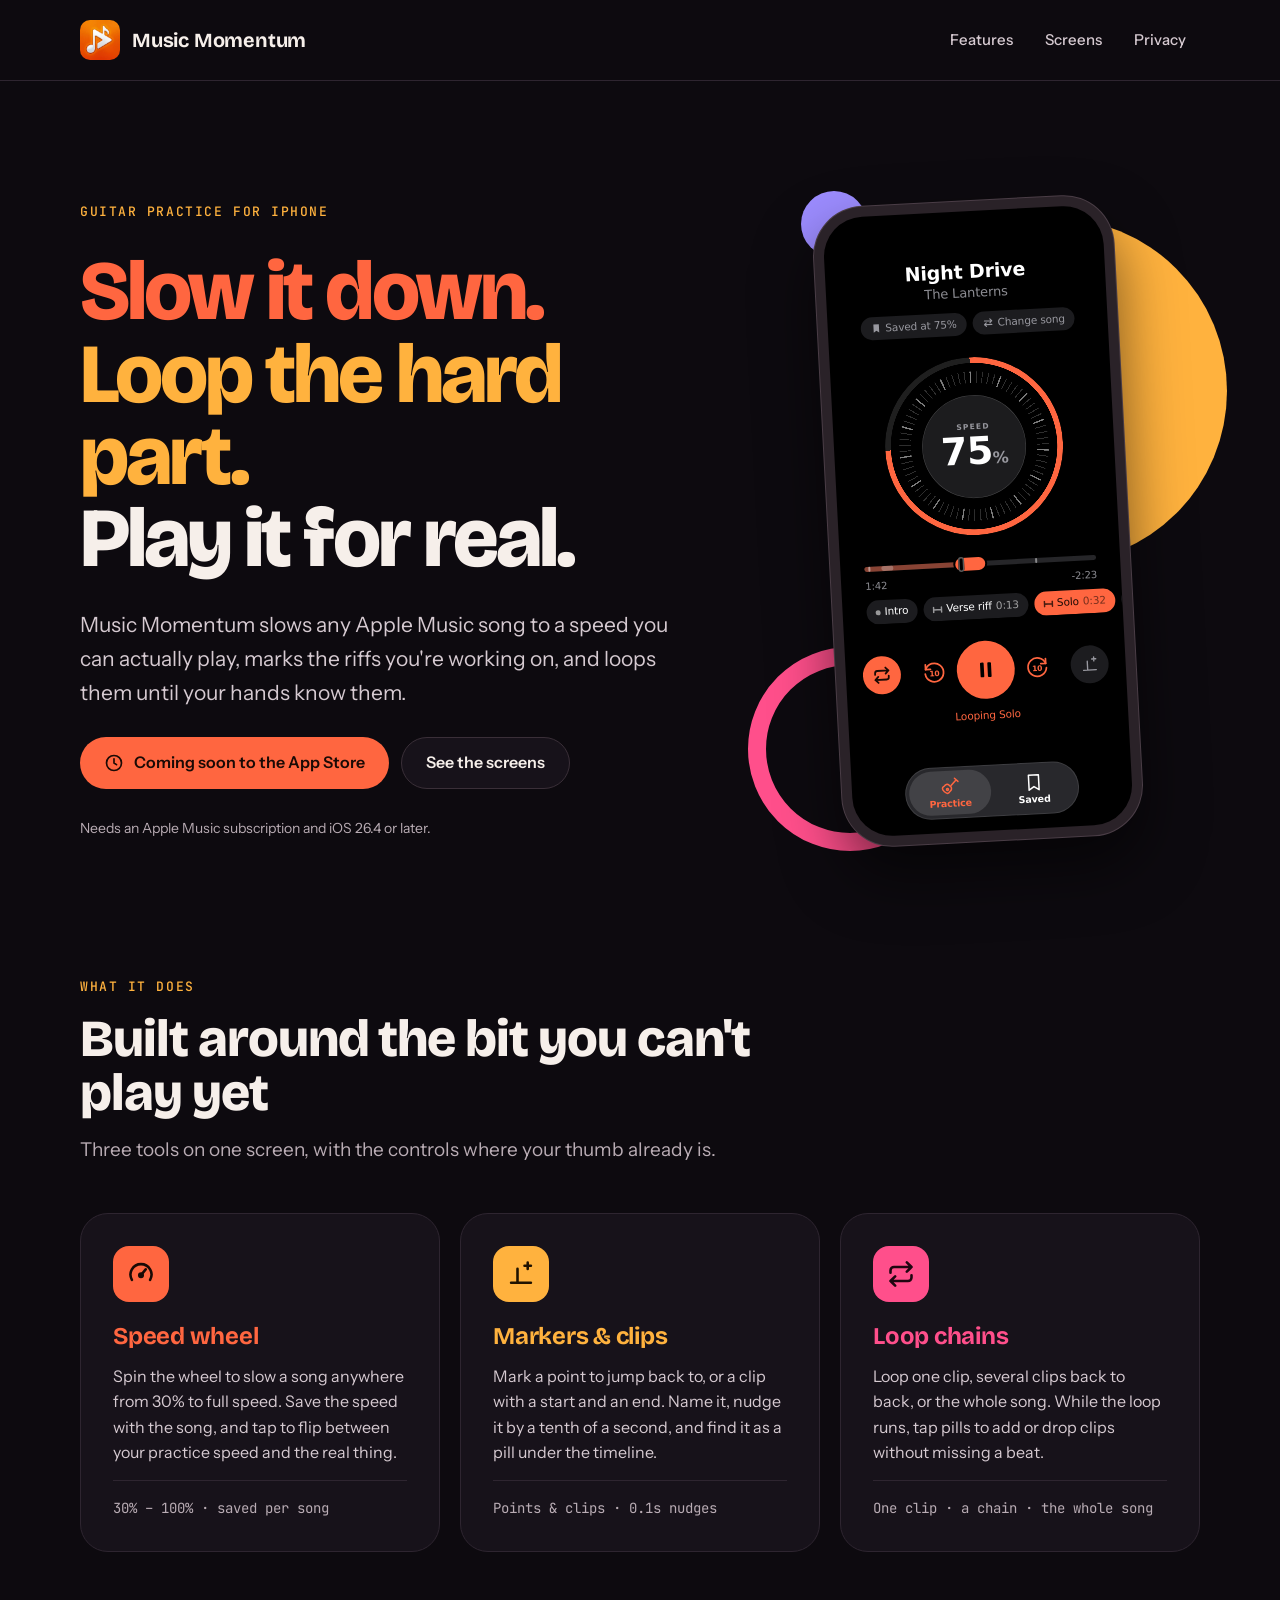
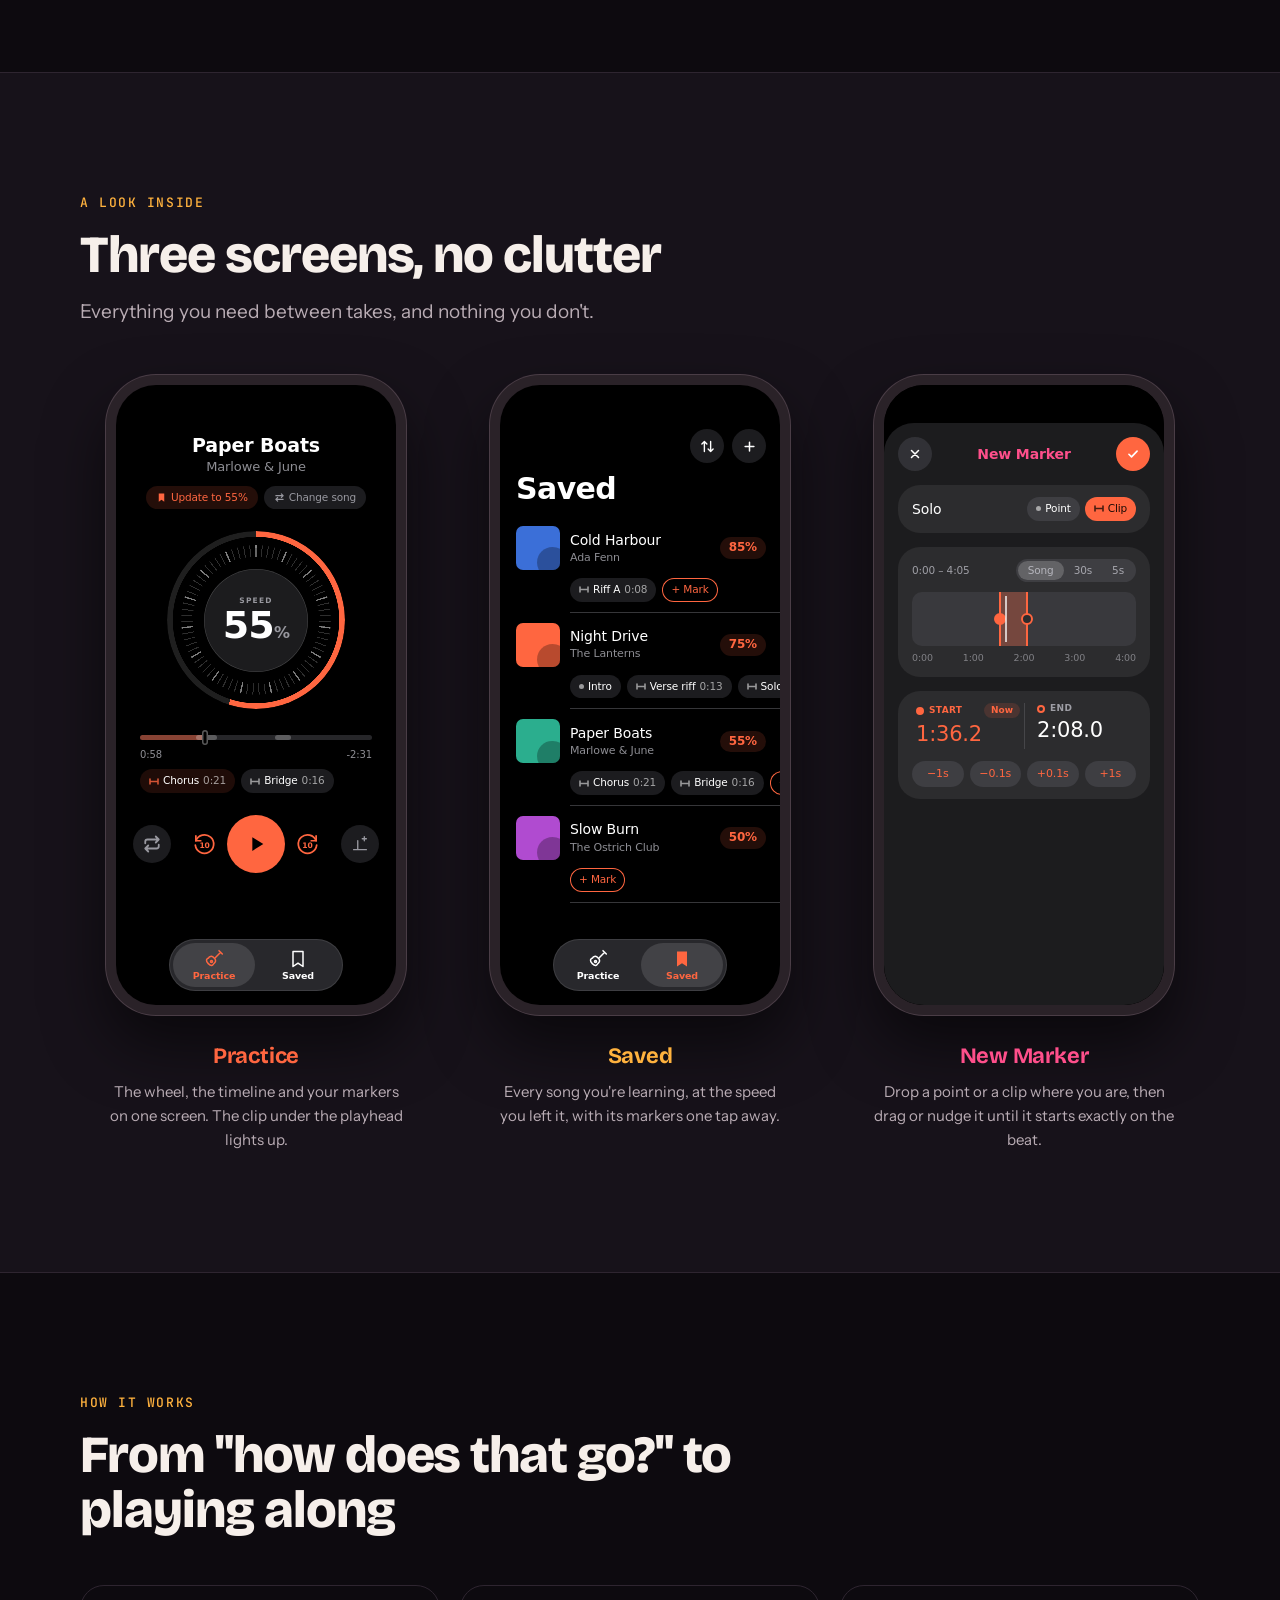
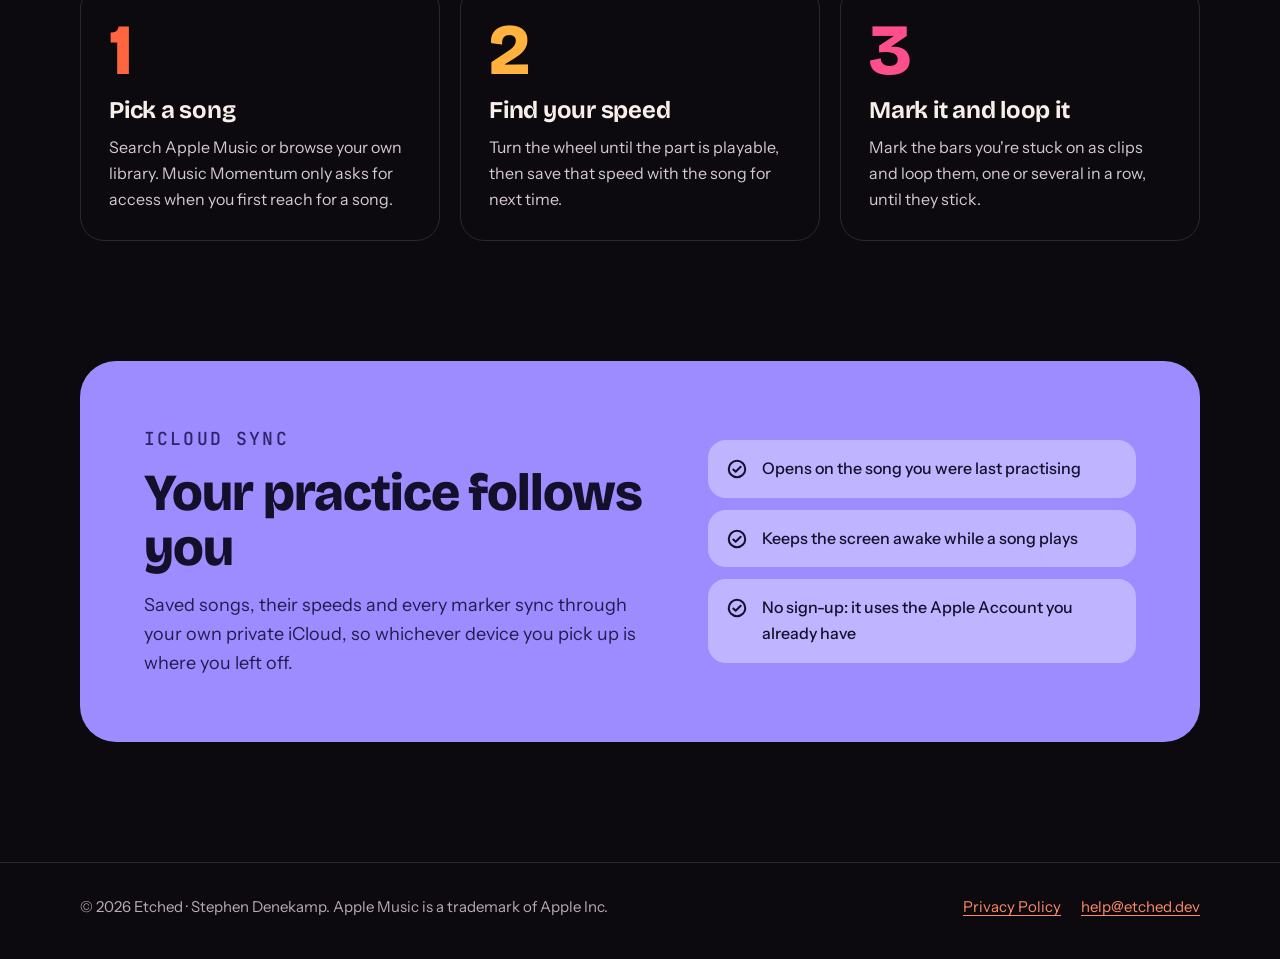
==== commit 6f4f0951: "Fill in the privacy policy's date and contact email The policy and both footers now give help@etched" ====
--- a/docs/index.html
+++ b/docs/index.html
@@ -300,7 +300,7 @@
     <p>© 2026 Etched · Stephen Denekamp. Apple Music is a trademark of Apple Inc.</p>
     <nav aria-label="Footer">
       <a href="privacy-policy.html">Privacy Policy</a>
-      <span class="placeholder">[CONTACT EMAIL]</span>
+      <a href="mailto:help@etched.dev">help@etched.dev</a>
     </nav>
   </div>
 </footer>
--- a/docs/styles.css
+++ b/docs/styles.css
@@ -272,14 +272,14 @@
 .pill .dot { width: 5px; height: 5px; border-radius: 50%; background: currentColor; opacity: 0.55; }
 .pill .span { width: 10px; height: 7px; opacity: 0.55; }
 .pill em { font-style: normal; opacity: 0.6; font-variant-numeric: tabular-nums; }
-.pill.looping { background: var(--coral); color: #fff; }
+.pill.looping { background: var(--coral); color: #1A0A05; }
 .pill.looping .span { opacity: 0.8; }
 .pill.mark { background: transparent; box-shadow: inset 0 0 0 1px var(--coral); color: var(--coral); }
 
 .transport { display: grid; grid-template-columns: repeat(5, minmax(0, 1fr)); align-items: center; justify-items: center; width: 100%; padding: 0 10px; margin-top: 22px; }
 .round { width: 38px; height: 38px; border-radius: 50%; display: grid; place-items: center; background: rgba(118, 118, 128, 0.24); color: rgba(235, 235, 245, 0.6); }
 .round svg { width: 18px; height: 18px; }
-.round.on { background: var(--coral); color: #fff; }
+.round.on { background: var(--coral); color: #1A0A05; }
 .skip { color: var(--coral); }
 .skip svg { width: 26px; height: 26px; }
 .big { width: 58px; height: 58px; border-radius: 50%; background: var(--coral); display: grid; place-items: center; color: #000; }
@@ -318,7 +318,7 @@
 .cell-row { display: flex; align-items: center; justify-content: space-between; gap: 8px; }
 .cell-row .name { font-size: 14px; }
 .cell-row .pill { background: rgba(118, 118, 128, 0.24); }
-.cell-row .pill.sel { background: var(--coral); color: #fff; }
+.cell-row .pill.sel { background: var(--coral); color: #1A0A05; }
 .range-head { display: flex; justify-content: space-between; align-items: center; margin-bottom: 10px; }
 .range-head span { font-size: 10.5px; color: rgba(235, 235, 245, 0.6); font-variant-numeric: tabular-nums; }
 .seg { display: flex; padding: 2px; border-radius: 999px; background: rgba(118, 118, 128, 0.24); font-size: 10px; font-weight: 500; }
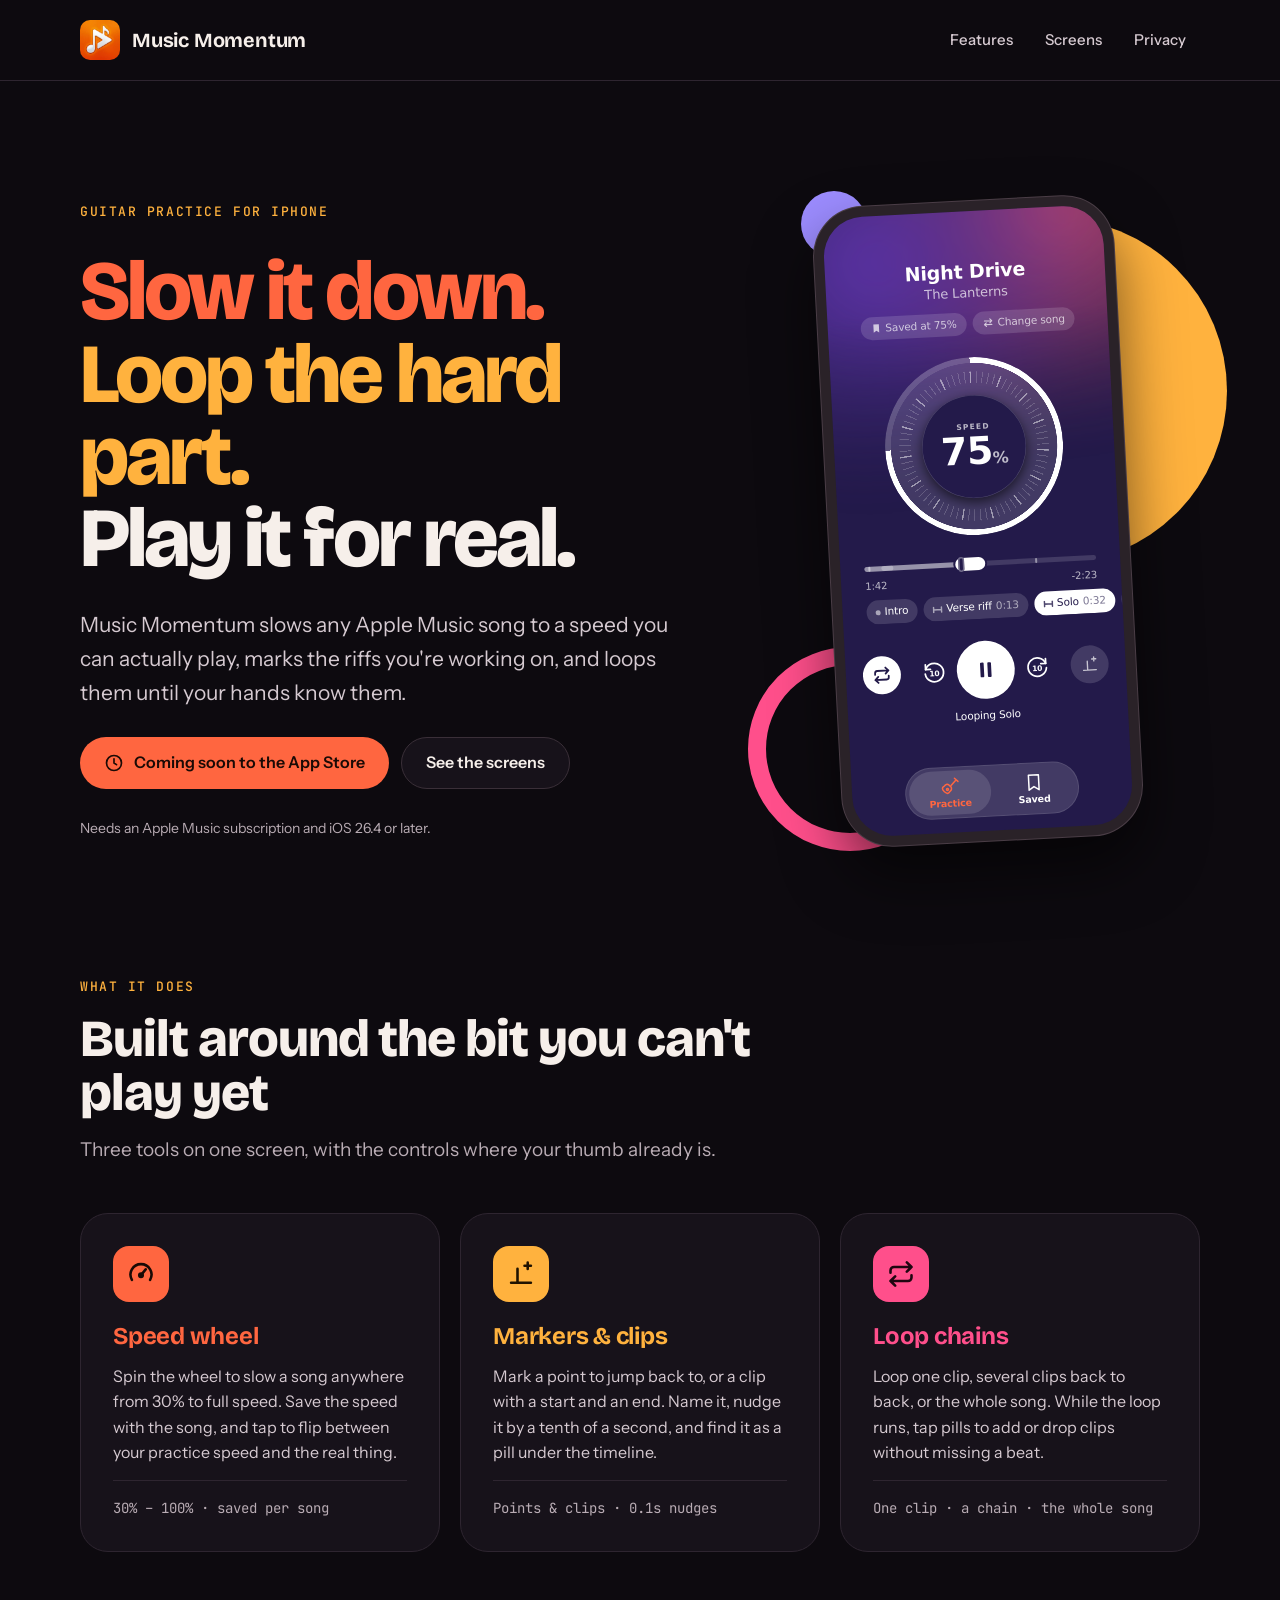
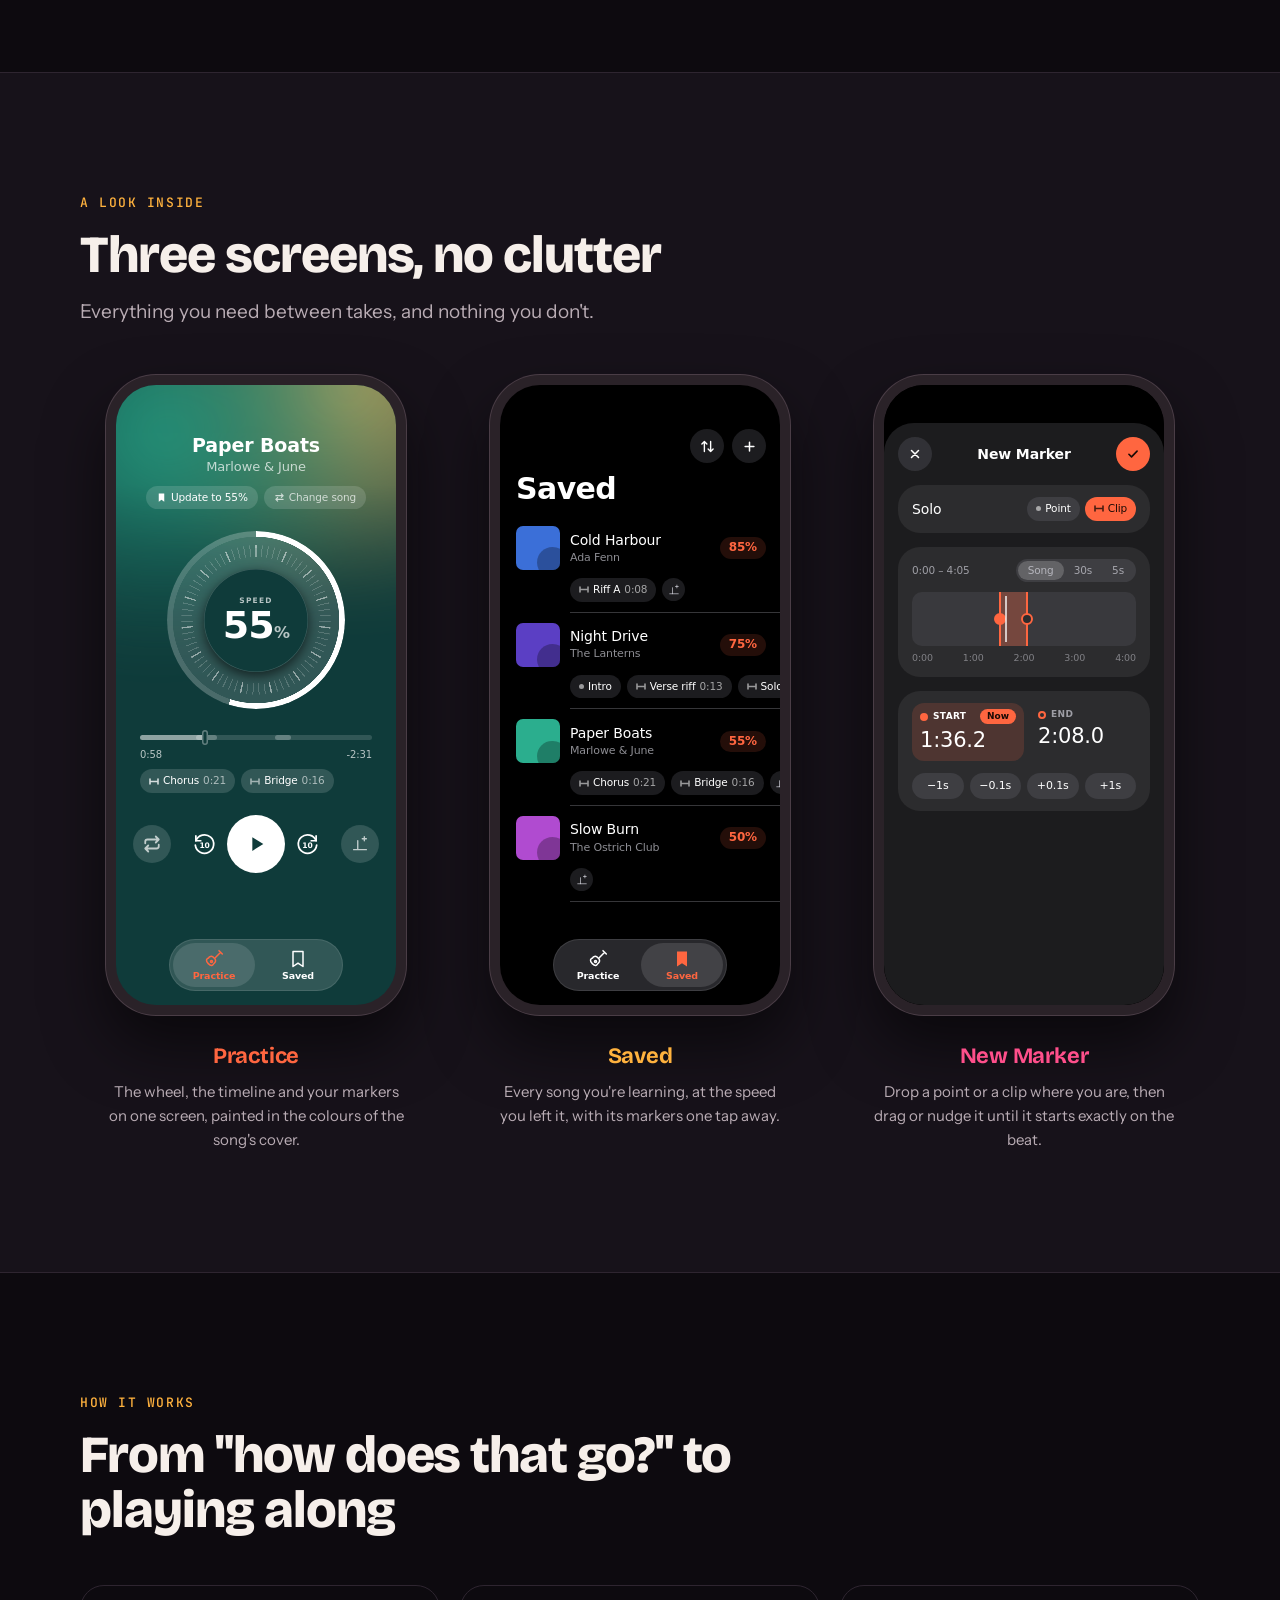
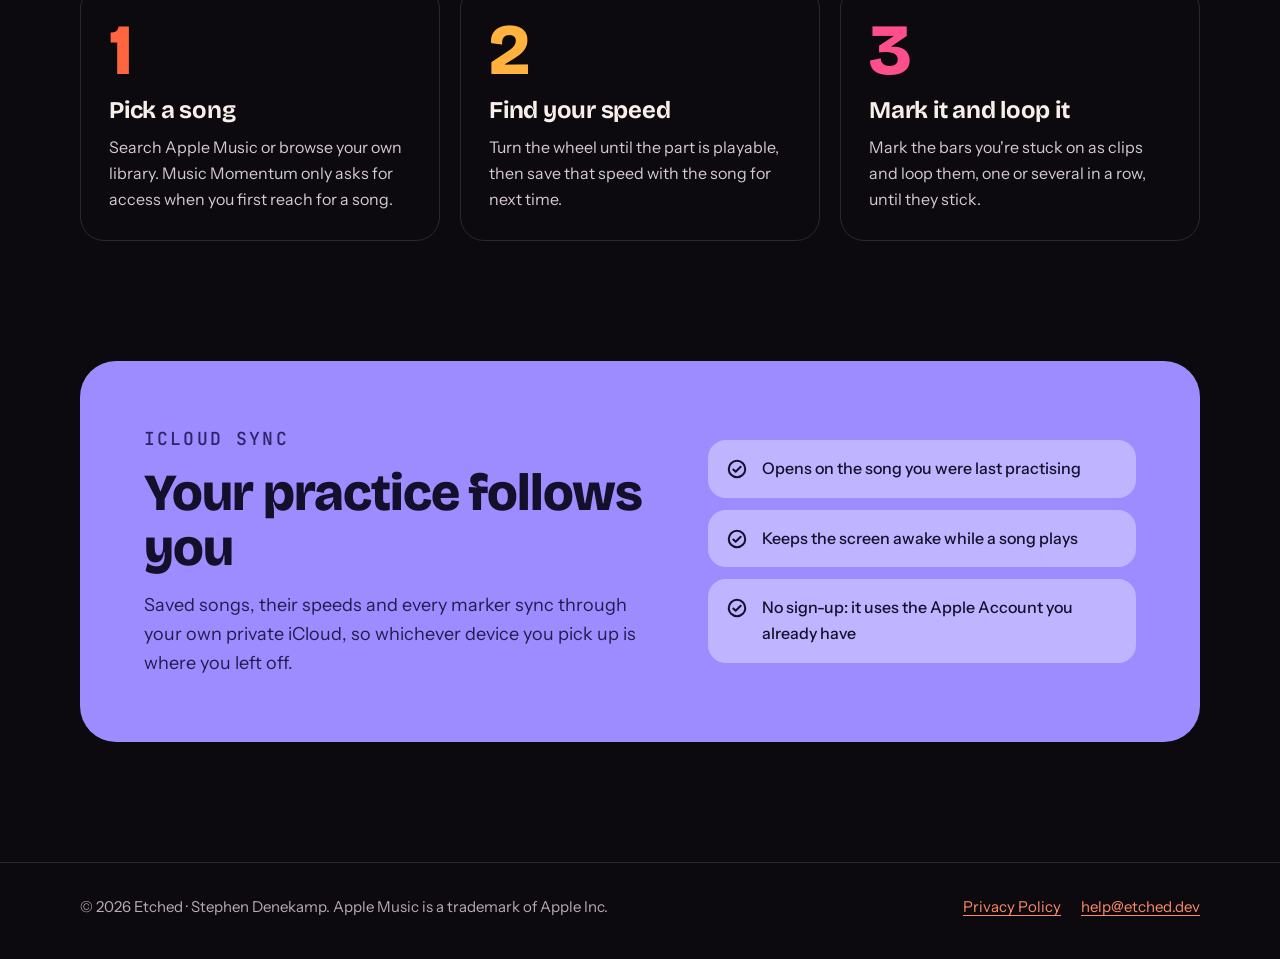
==== commit db635af1: "Show the redesigned app in the website's phone mockups The two Practice mockups now take their colou" ====
--- a/docs/index.html
+++ b/docs/index.html
@@ -49,7 +49,7 @@
         <span class="shape shape-2"></span>
         <span class="shape shape-3"></span>
         <div class="phone">
-          <div class="screen">
+          <div class="screen cover" style="--art-bg: #231A4A; --art-a: #6E3CC4; --art-b: #E0507A">
             <div class="practice">
               <div class="np-title">Night Drive</div>
               <div class="np-artist">The Lanterns</div>
@@ -139,16 +139,16 @@
 
         <figure class="screen-card">
           <div class="phone" aria-hidden="true">
-            <div class="screen">
+            <div class="screen cover" style="--art-bg: #0F3B3A; --art-a: #2BAE8E; --art-b: #E3C26B">
               <div class="practice">
                 <div class="np-title">Paper Boats</div>
                 <div class="np-artist">Marlowe &amp; June</div>
                 <div class="chips">
-                  <span class="chip" style="background: rgba(255, 102, 64, 0.14); color: var(--coral)"><svg viewBox="0 0 24 24" fill="currentColor"><path d="M6 3h12v18l-6-4-6 4z"></path></svg>Update to 55%</span>
+                  <span class="chip prompt"><svg viewBox="0 0 24 24" fill="currentColor"><path d="M6 3h12v18l-6-4-6 4z"></path></svg>Update to 55%</span>
                   <span class="chip"><svg viewBox="0 0 24 24" fill="none" stroke="currentColor" stroke-width="2.4" stroke-linecap="round" stroke-linejoin="round"><path d="M4 8h16M16 4l4 4-4 4M20 16H4M8 12l-4 4 4 4"></path></svg>Change song</span>
                 </div>
                 <div class="wheel">
-                  <div class="wheel-ring" style="background: conic-gradient(from 0deg, var(--coral) 0 55%, rgba(255, 255, 255, 0.12) 55% 100%)"></div>
+                  <div class="wheel-ring" style="--pct: 55%"></div>
                   <div class="wheel-teeth"></div>
                   <div class="wheel-hub"><small>SPEED</small><b>55<i>%</i></b></div>
                 </div>
@@ -162,7 +162,7 @@
                   <div class="scrub-times"><span>0:58</span><span>-2:31</span></div>
                 </div>
                 <div class="pills">
-                  <span class="pill" style="background: rgba(255, 102, 64, 0.12)"><svg class="span" viewBox="0 0 10 7" fill="none" stroke="var(--coral)" stroke-width="1.6" stroke-linecap="round" style="opacity: 0.8"><path d="M1 1v5M9 1v5M1 3.5h8"></path></svg>Chorus <em>0:21</em></span>
+                  <span class="pill cued"><svg class="span" viewBox="0 0 10 7" fill="none" stroke="currentColor" stroke-width="1.6" stroke-linecap="round"><path d="M1 1v5M9 1v5M1 3.5h8"></path></svg>Chorus <em>0:21</em></span>
                   <span class="pill"><svg class="span" viewBox="0 0 10 7" fill="none" stroke="currentColor" stroke-width="1.6" stroke-linecap="round"><path d="M1 1v5M9 1v5M1 3.5h8"></path></svg>Bridge <em>0:16</em></span>
                 </div>
                 <div class="transport">
@@ -179,7 +179,7 @@
               </div>
             </div>
           </div>
-          <figcaption><strong>Practice</strong><span>The wheel, the timeline and your markers on one screen. The clip under the playhead lights up.</span></figcaption>
+          <figcaption><strong>Practice</strong><span>The wheel, the timeline and your markers on one screen, painted in the colours of the song's cover.</span></figcaption>
         </figure>
 
         <figure class="screen-card">
@@ -193,7 +193,7 @@
                 <h4>Saved</h4>
                 <div class="song">
                   <div class="song-row"><span class="art art-1"></span><div class="song-text"><b>Cold Harbour</b><span>Ada Fenn</span></div><span class="speed">85%</span></div>
-                  <div class="pills"><span class="pill"><svg class="span" viewBox="0 0 10 7" fill="none" stroke="currentColor" stroke-width="1.6" stroke-linecap="round"><path d="M1 1v5M9 1v5M1 3.5h8"></path></svg>Riff A <em>0:08</em></span><span class="pill mark">+ Mark</span></div>
+                  <div class="pills"><span class="pill"><svg class="span" viewBox="0 0 10 7" fill="none" stroke="currentColor" stroke-width="1.6" stroke-linecap="round"><path d="M1 1v5M9 1v5M1 3.5h8"></path></svg>Riff A <em>0:08</em></span><span class="mark-btn"><svg viewBox="0 0 24 24" fill="none" stroke="currentColor" stroke-width="2" stroke-linecap="round"><path d="M3.5 19.5h17M9 19.5v-12M15 5h5.5M17.75 2.25v5.5"></path></svg></span></div>
                 </div>
                 <div class="song">
                   <div class="song-row"><span class="art art-2"></span><div class="song-text"><b>Night Drive</b><span>The Lanterns</span></div><span class="speed">75%</span></div>
@@ -201,11 +201,11 @@
                 </div>
                 <div class="song">
                   <div class="song-row"><span class="art art-3"></span><div class="song-text"><b>Paper Boats</b><span>Marlowe &amp; June</span></div><span class="speed">55%</span></div>
-                  <div class="pills"><span class="pill"><svg class="span" viewBox="0 0 10 7" fill="none" stroke="currentColor" stroke-width="1.6" stroke-linecap="round"><path d="M1 1v5M9 1v5M1 3.5h8"></path></svg>Chorus <em>0:21</em></span><span class="pill"><svg class="span" viewBox="0 0 10 7" fill="none" stroke="currentColor" stroke-width="1.6" stroke-linecap="round"><path d="M1 1v5M9 1v5M1 3.5h8"></path></svg>Bridge <em>0:16</em></span><span class="pill mark">+ Mark</span></div>
+                  <div class="pills"><span class="pill"><svg class="span" viewBox="0 0 10 7" fill="none" stroke="currentColor" stroke-width="1.6" stroke-linecap="round"><path d="M1 1v5M9 1v5M1 3.5h8"></path></svg>Chorus <em>0:21</em></span><span class="pill"><svg class="span" viewBox="0 0 10 7" fill="none" stroke="currentColor" stroke-width="1.6" stroke-linecap="round"><path d="M1 1v5M9 1v5M1 3.5h8"></path></svg>Bridge <em>0:16</em></span><span class="mark-btn"><svg viewBox="0 0 24 24" fill="none" stroke="currentColor" stroke-width="2" stroke-linecap="round"><path d="M3.5 19.5h17M9 19.5v-12M15 5h5.5M17.75 2.25v5.5"></path></svg></span></div>
                 </div>
                 <div class="song">
                   <div class="song-row"><span class="art art-4"></span><div class="song-text"><b>Slow Burn</b><span>The Ostrich Club</span></div><span class="speed">50%</span></div>
-                  <div class="pills"><span class="pill mark">+ Mark</span></div>
+                  <div class="pills"><span class="mark-btn"><svg viewBox="0 0 24 24" fill="none" stroke="currentColor" stroke-width="2" stroke-linecap="round"><path d="M3.5 19.5h17M9 19.5v-12M15 5h5.5M17.75 2.25v5.5"></path></svg></span></div>
                 </div>
               </div>
               <div class="tabbar">
@@ -225,7 +225,7 @@
                 <div class="sheet-nav">
                   <span><svg viewBox="0 0 24 24" fill="none" stroke="currentColor" stroke-width="2.6" stroke-linecap="round"><path d="M6 6l12 12M18 6L6 18"></path></svg></span>
                   <strong>New Marker</strong>
-                  <span class="ok"><svg viewBox="0 0 24 24" fill="none" stroke="#fff" stroke-width="2.8" stroke-linecap="round" stroke-linejoin="round"><path d="M5 12.5l4.5 4.5L19 7"></path></svg></span>
+                  <span class="ok"><svg viewBox="0 0 24 24" fill="none" stroke="currentColor" stroke-width="2.8" stroke-linecap="round" stroke-linejoin="round"><path d="M5 12.5l4.5 4.5L19 7"></path></svg></span>
                 </div>
                 <div class="cell cell-row">
                   <span class="name">Solo</span>
@@ -241,9 +241,9 @@
                 </div>
                 <div class="cell">
                   <div class="times">
-                    <div>
+                    <div class="sel">
                       <span class="t-label sel"><span class="ring full"></span>START<span class="now">Now</span></span>
-                      <span class="t-value sel">1:36.2</span>
+                      <span class="t-value">1:36.2</span>
                     </div>
                     <div>
                       <span class="t-label"><span class="ring"></span>END</span>
--- a/docs/styles.css
+++ b/docs/styles.css
@@ -137,9 +137,9 @@
 .screen-card figcaption { text-align: center; max-width: 300px; display: flex; flex-direction: column; gap: 6px; }
 .screen-card figcaption strong { font-family: var(--display); font-size: 22px; letter-spacing: -0.01em; }
 .screen-card figcaption span { color: var(--muted); font-size: 15px; }
-.screen-card:nth-child(1) strong { color: var(--coral); }
-.screen-card:nth-child(2) strong { color: var(--amber); }
-.screen-card:nth-child(3) strong { color: var(--rose); }
+.screen-card:nth-child(1) figcaption strong { color: var(--coral); }
+.screen-card:nth-child(2) figcaption strong { color: var(--amber); }
+.screen-card:nth-child(3) figcaption strong { color: var(--rose); }
 
 /* ---------- Steps ---------- */
 
@@ -222,10 +222,19 @@
   flex: none;
 }
 .screen {
+  /* The app's own colours. A Practice screen with a song loaded swaps them
+     for its cover's (.cover), as the app does. */
+  --ground: #000;
+  --fg: #fff;
+  --sec: rgba(235, 235, 245, 0.6);
+  --fill: rgba(118, 118, 128, 0.24);
+  --accent: var(--coral);
+  --on-accent: #1A0A05;
+  --hub: #1C1C1E;
   position: relative;
   height: 100%;
   border-radius: 40px;
-  background: #000;
+  background: var(--ground);
   overflow: hidden;
   color: #fff;
   font-family: var(--ios);
@@ -234,6 +243,18 @@
   letter-spacing: -0.01em;
 }
 .screen svg { display: block; }
+.screen.cover {
+  --ground: var(--art-bg);
+  --sec: rgba(255, 255, 255, 0.7);
+  --fill: rgba(255, 255, 255, 0.14);
+  --accent: var(--fg);
+  --on-accent: var(--art-bg);
+  --hub: var(--art-bg);
+}
+/* Stands in for the blurred cover the app draws behind the top of the screen. */
+.screen.cover::before { content: ""; position: absolute; inset: -20% -20% 40%; background: radial-gradient(circle at 25% 35%, var(--art-a), transparent 55%), radial-gradient(circle at 75% 25%, var(--art-b), transparent 50%); filter: blur(24px); opacity: 0.75; -webkit-mask: linear-gradient(#000 45%, transparent); mask: linear-gradient(#000 45%, transparent); }
+.screen.cover > * { position: relative; }
+.screen.cover > .tabbar { position: absolute; background: rgba(255, 255, 255, 0.14); }
 .island { position: absolute; top: 10px; left: 50%; width: 84px; height: 24px; margin-left: -42px; border-radius: 999px; background: #000; box-shadow: 0 0 0 1px #1A1A1A; }
 
 .tabbar { position: absolute; left: 50%; bottom: 14px; transform: translateX(-50%); display: flex; gap: 2px; padding: 4px; border-radius: 999px; background: rgba(44, 44, 48, 0.92); box-shadow: inset 0 0 0 1px rgba(255, 255, 255, 0.1); }
@@ -244,52 +265,56 @@
 /* Practice */
 .practice { display: flex; flex-direction: column; align-items: center; padding-top: 48px; height: 100%; }
 .np-title { font-size: 19px; font-weight: 700; }
-.np-artist { color: rgba(235, 235, 245, 0.6); font-size: 13px; margin-top: 1px; }
+.np-artist { color: var(--sec); font-size: 13px; margin-top: 1px; }
 .chips { display: flex; gap: 6px; margin-top: 10px; }
-.chip { display: inline-flex; align-items: center; gap: 4px; padding: 5px 10px; border-radius: 999px; background: rgba(118, 118, 128, 0.24); color: rgba(235, 235, 245, 0.6); font-size: 10.5px; font-weight: 500; }
+.chip { display: inline-flex; align-items: center; gap: 4px; padding: 5px 10px; border-radius: 999px; background: var(--fill); color: var(--sec); font-size: 10.5px; font-weight: 500; }
 .chip svg { width: 11px; height: 11px; }
-
-.wheel { position: relative; width: 178px; height: 178px; margin: 22px 0 18px; border-radius: 50%; }
-.wheel-ring { position: absolute; inset: 0; border-radius: 50%; background: conic-gradient(from 0deg, var(--coral) 0 75%, rgba(255, 255, 255, 0.12) 75% 100%); -webkit-mask: radial-gradient(farthest-side, transparent calc(100% - 6px), #000 calc(100% - 5.5px)); mask: radial-gradient(farthest-side, transparent calc(100% - 6px), #000 calc(100% - 5.5px)); }
+.chip.prompt { background: color-mix(in srgb, var(--accent) 14%, transparent); color: var(--accent); }
+
+.wheel { position: relative; width: 178px; height: 178px; margin: 22px 0 18px; border-radius: 50%; background: var(--fill); }
+.wheel-ring { position: absolute; inset: 0; border-radius: 50%; background: conic-gradient(from 0deg, var(--accent) 0 var(--pct, 75%), rgba(255, 255, 255, 0.12) var(--pct, 75%) 100%); -webkit-mask: radial-gradient(farthest-side, transparent calc(100% - 6px), #000 calc(100% - 5.5px)); mask: radial-gradient(farthest-side, transparent calc(100% - 6px), #000 calc(100% - 5.5px)); }
 .wheel-teeth { position: absolute; inset: 14px; border-radius: 50%; background: repeating-conic-gradient(from -0.6deg, rgba(255, 255, 255, 0.4) 0 1.2deg, transparent 1.2deg 24deg), repeating-conic-gradient(from -0.4deg, rgba(255, 255, 255, 0.18) 0 0.8deg, transparent 0.8deg 4.8deg); -webkit-mask: radial-gradient(farthest-side, transparent calc(100% - 12px), #000 calc(100% - 11.5px)); mask: radial-gradient(farthest-side, transparent calc(100% - 12px), #000 calc(100% - 11.5px)); }
-.wheel-hub { position: absolute; inset: 21%; border-radius: 50%; background: #1C1C1E; box-shadow: 0 4px 12px rgba(0, 0, 0, 0.6), inset 0 0 0 0.5px rgba(255, 255, 255, 0.2); display: flex; flex-direction: column; align-items: center; justify-content: center; font-family: var(--ios-rounded); }
-.wheel-hub small { font-size: 7.5px; font-weight: 600; letter-spacing: 0.16em; color: rgba(235, 235, 245, 0.6); }
+.wheel-hub { position: absolute; inset: 21%; border-radius: 50%; background: var(--hub); box-shadow: 0 4px 12px rgba(0, 0, 0, 0.6), inset 0 0 0 0.5px rgba(255, 255, 255, 0.2); display: flex; flex-direction: column; align-items: center; justify-content: center; font-family: var(--ios-rounded); }
+.wheel-hub small { font-size: 7.5px; font-weight: 600; letter-spacing: 0.16em; color: var(--sec); }
 .wheel-hub b { font-size: 38px; font-weight: 700; line-height: 1; letter-spacing: -0.02em; }
-.wheel-hub b i { font-style: normal; font-size: 16px; font-weight: 600; color: rgba(235, 235, 245, 0.6); }
+.wheel-hub b i { font-style: normal; font-size: 16px; font-weight: 600; color: var(--sec); }
 
 .scrub { width: 100%; padding: 0 24px; }
-.scrub-bar { position: relative; height: 5px; border-radius: 3px; background: rgba(118, 118, 128, 0.32); margin: 8px 0; }
+.scrub-bar { position: relative; height: 5px; border-radius: 3px; background: var(--fill); margin: 8px 0; }
 .scrub-bar > span { position: absolute; top: 0; height: 100%; border-radius: 3px; }
-.scrub-fill { left: 0; background: rgba(255, 102, 64, 0.45); }
+.scrub-fill { left: 0; background: color-mix(in srgb, var(--accent) 45%, transparent); }
 .scrub-point { width: 2px; background: rgba(255, 255, 255, 0.45); }
 .scrub-clip { background: rgba(255, 255, 255, 0.25); }
-.scrub-bar > .scrub-loop { top: -4px; height: 13px; border-radius: 7px; background: var(--coral); box-shadow: 0 0 0 2px #000; }
-.scrub-bar > .scrub-head { top: -5px; width: 6px; height: 15px; margin-left: -3px; border-radius: 3px; background: #000; box-shadow: inset 0 0 0 1.5px rgba(255, 255, 255, 0.35); }
-.scrub-times { display: flex; justify-content: space-between; font-size: 10px; color: rgba(235, 235, 245, 0.6); font-variant-numeric: tabular-nums; }
+.scrub-bar > .scrub-loop { top: -4px; height: 13px; border-radius: 7px; background: var(--accent); box-shadow: 0 0 0 2px var(--ground); }
+.scrub-bar > .scrub-head { top: -5px; width: 6px; height: 15px; margin-left: -3px; border-radius: 3px; background: var(--ground); box-shadow: inset 0 0 0 1.5px rgba(255, 255, 255, 0.35); }
+.scrub-times { display: flex; justify-content: space-between; font-size: 10px; color: var(--sec); font-variant-numeric: tabular-nums; }
 
 .pills { display: flex; gap: 6px; width: 100%; padding: 8px 0 0 24px; overflow: hidden; }
-.pill { display: inline-flex; align-items: center; gap: 4px; flex: none; padding: 5px 9px; border-radius: 999px; background: rgba(118, 118, 128, 0.24); font-size: 10.5px; font-weight: 500; white-space: nowrap; }
+.pill { display: inline-flex; align-items: center; gap: 4px; flex: none; padding: 5px 9px; border-radius: 999px; background: var(--fill); font-size: 10.5px; font-weight: 500; white-space: nowrap; }
 .pill .dot { width: 5px; height: 5px; border-radius: 50%; background: currentColor; opacity: 0.55; }
 .pill .span { width: 10px; height: 7px; opacity: 0.55; }
 .pill em { font-style: normal; opacity: 0.6; font-variant-numeric: tabular-nums; }
-.pill.looping { background: var(--coral); color: #1A0A05; }
+.pill.looping { background: var(--accent); color: var(--on-accent); }
 .pill.looping .span { opacity: 0.8; }
-.pill.mark { background: transparent; box-shadow: inset 0 0 0 1px var(--coral); color: var(--coral); }
+.pill.cued { background: color-mix(in srgb, var(--accent) 14%, transparent); }
+.pill.cued .span { color: var(--accent); opacity: 0.8; }
+.mark-btn { flex: none; width: 23px; height: 23px; border-radius: 50%; display: grid; place-items: center; background: var(--fill); color: var(--sec); }
+.mark-btn svg { width: 12px; height: 12px; }
 
 .transport { display: grid; grid-template-columns: repeat(5, minmax(0, 1fr)); align-items: center; justify-items: center; width: 100%; padding: 0 10px; margin-top: 22px; }
-.round { width: 38px; height: 38px; border-radius: 50%; display: grid; place-items: center; background: rgba(118, 118, 128, 0.24); color: rgba(235, 235, 245, 0.6); }
+.round { width: 38px; height: 38px; border-radius: 50%; display: grid; place-items: center; background: var(--fill); color: var(--sec); }
 .round svg { width: 18px; height: 18px; }
-.round.on { background: var(--coral); color: #1A0A05; }
-.skip { color: var(--coral); }
+.round.on { background: var(--accent); color: var(--on-accent); }
+.skip { color: var(--fg); }
 .skip svg { width: 26px; height: 26px; }
-.big { width: 58px; height: 58px; border-radius: 50%; background: var(--coral); display: grid; place-items: center; color: #000; }
+.big { width: 58px; height: 58px; border-radius: 50%; background: var(--fg); display: grid; place-items: center; color: var(--ground); }
 .big svg { width: 22px; height: 22px; }
-.loop-caption { margin-top: 10px; font-size: 10.5px; font-weight: 500; color: var(--coral); }
+.loop-caption { margin-top: 10px; font-size: 10.5px; font-weight: 500; color: var(--accent); }
 
 /* Saved */
 .saved { padding: 44px 0 0; }
 .saved-bar { display: flex; justify-content: flex-end; gap: 8px; padding: 0 14px; }
-.saved-bar span { width: 34px; height: 34px; border-radius: 50%; display: grid; place-items: center; background: rgba(118, 118, 128, 0.24); }
+.saved-bar span { width: 34px; height: 34px; border-radius: 50%; display: grid; place-items: center; background: var(--fill); }
 .saved-bar svg { width: 15px; height: 15px; }
 .saved h4 { margin: 6px 0 8px; padding: 0 16px; font-family: var(--ios); font-size: 30px; font-weight: 700; letter-spacing: -0.02em; }
 .song { padding: 10px 0 10px; border-bottom: 0.5px solid rgba(84, 84, 88, 0.65); margin-left: 70px; }
@@ -297,7 +322,7 @@
 .art { width: 44px; height: 44px; border-radius: 7px; flex: none; position: relative; overflow: hidden; }
 .art::after { content: ""; position: absolute; width: 70%; aspect-ratio: 1; border-radius: 50%; right: -18%; bottom: -18%; background: rgba(0, 0, 0, 0.28); }
 .art-1 { background: #3B6FD8; }
-.art-2 { background: var(--coral); }
+.art-2 { background: #5B3FC4; }
 .art-3 { background: #2BAE8E; }
 .art-4 { background: #B04BD0; }
 .song-text { flex: 1; min-width: 0; }
@@ -312,7 +337,7 @@
 .sheet-nav { display: flex; align-items: center; justify-content: space-between; }
 .sheet-nav strong { font-size: 14px; font-weight: 600; }
 .sheet-nav span { width: 34px; height: 34px; border-radius: 50%; display: grid; place-items: center; background: rgba(118, 118, 128, 0.24); }
-.sheet-nav span.ok { background: var(--coral); }
+.sheet-nav span.ok { background: var(--coral); color: #1A0A05; }
 .sheet-nav svg { width: 14px; height: 14px; }
 .cell { background: #2C2C2E; border-radius: 22px; padding: 12px 14px; }
 .cell-row { display: flex; align-items: center; justify-content: space-between; gap: 8px; }
@@ -332,17 +357,18 @@
 .strip-head { position: absolute; top: 4px; bottom: 4px; left: 41.6%; width: 2px; background: rgba(255, 255, 255, 0.7); }
 .strip-labels { display: flex; justify-content: space-between; font-size: 9.5px; color: rgba(235, 235, 245, 0.45); margin-top: 6px; }
 .times { display: grid; grid-template-columns: 1fr 1fr; }
-.times > div { padding: 0 4px; display: flex; flex-direction: column; gap: 3px; }
-.times > div + div { border-left: 0.5px solid rgba(84, 84, 88, 0.65); padding-left: 12px; }
+.times > div { padding: 6px 8px; display: flex; flex-direction: column; gap: 3px; border-radius: 12px; }
+.times > div.sel { background: rgba(255, 102, 64, 0.16); }
+.times > div + div { margin-left: 6px; }
 .t-label { display: flex; align-items: center; gap: 5px; font-size: 9px; font-weight: 600; letter-spacing: 0.04em; color: rgba(235, 235, 245, 0.6); }
 .t-label .ring { width: 8px; height: 8px; border-radius: 50%; border: 2px solid var(--coral); }
 .t-label .ring.full { background: var(--coral); }
-.t-label.sel { color: var(--coral); }
-.t-label .now { margin-left: auto; padding: 2px 7px; border-radius: 999px; background: rgba(255, 102, 64, 0.14); color: var(--coral); letter-spacing: 0; }
+.t-label.sel { color: #fff; }
+.t-label .now { margin-left: auto; padding: 2px 7px; border-radius: 999px; background: var(--coral); color: #1A0A05; letter-spacing: 0; }
 .t-value { font-size: 21px; font-weight: 500; font-variant-numeric: tabular-nums; letter-spacing: -0.01em; }
-.t-value.sel { color: var(--coral); }
+
 .nudges { display: grid; grid-template-columns: repeat(4, minmax(0, 1fr)); gap: 6px; margin-top: 12px; }
-.nudges span { text-align: center; padding: 6px 0; border-radius: 999px; background: rgba(118, 118, 128, 0.24); color: var(--coral); font-size: 11px; font-variant-numeric: tabular-nums; }
+.nudges span { text-align: center; padding: 6px 0; border-radius: 999px; background: rgba(118, 118, 128, 0.24); color: #fff; font-size: 11px; font-variant-numeric: tabular-nums; }
 
 /* ---------- Narrow screens ---------- */
 
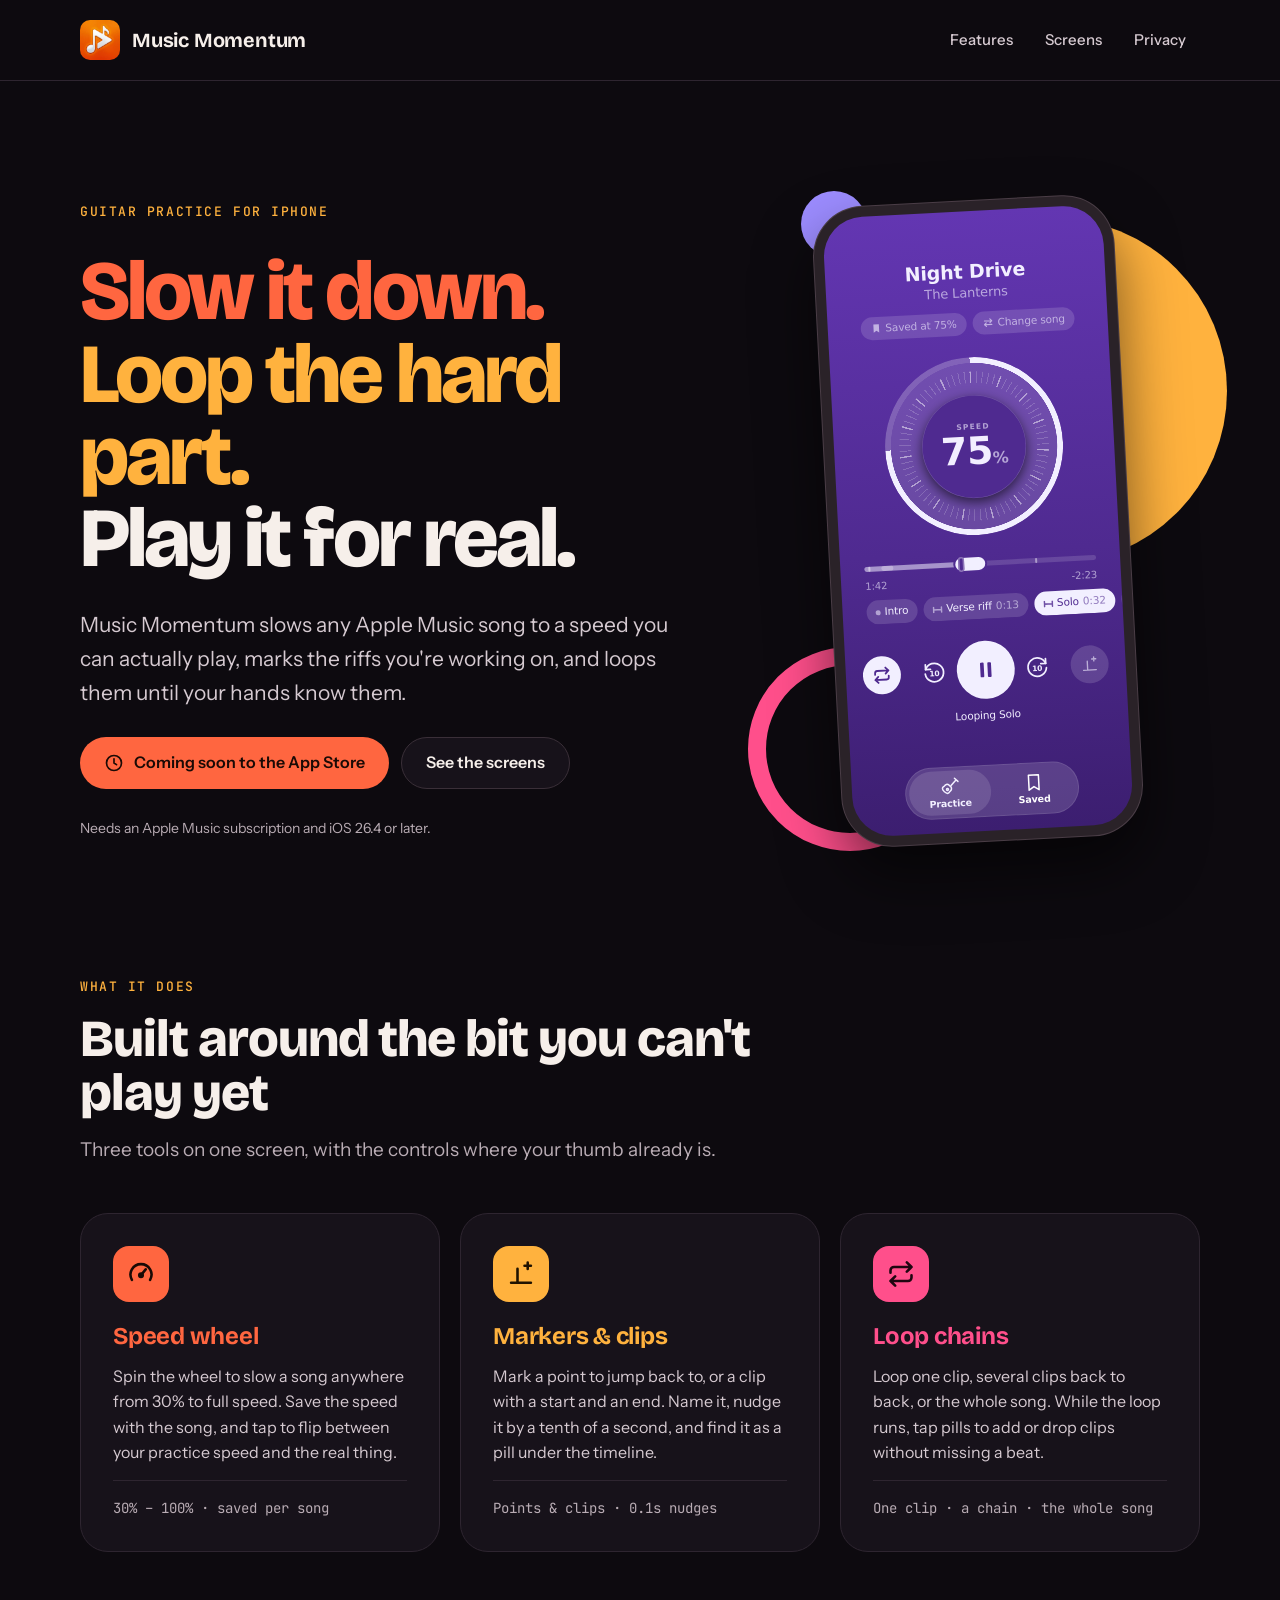
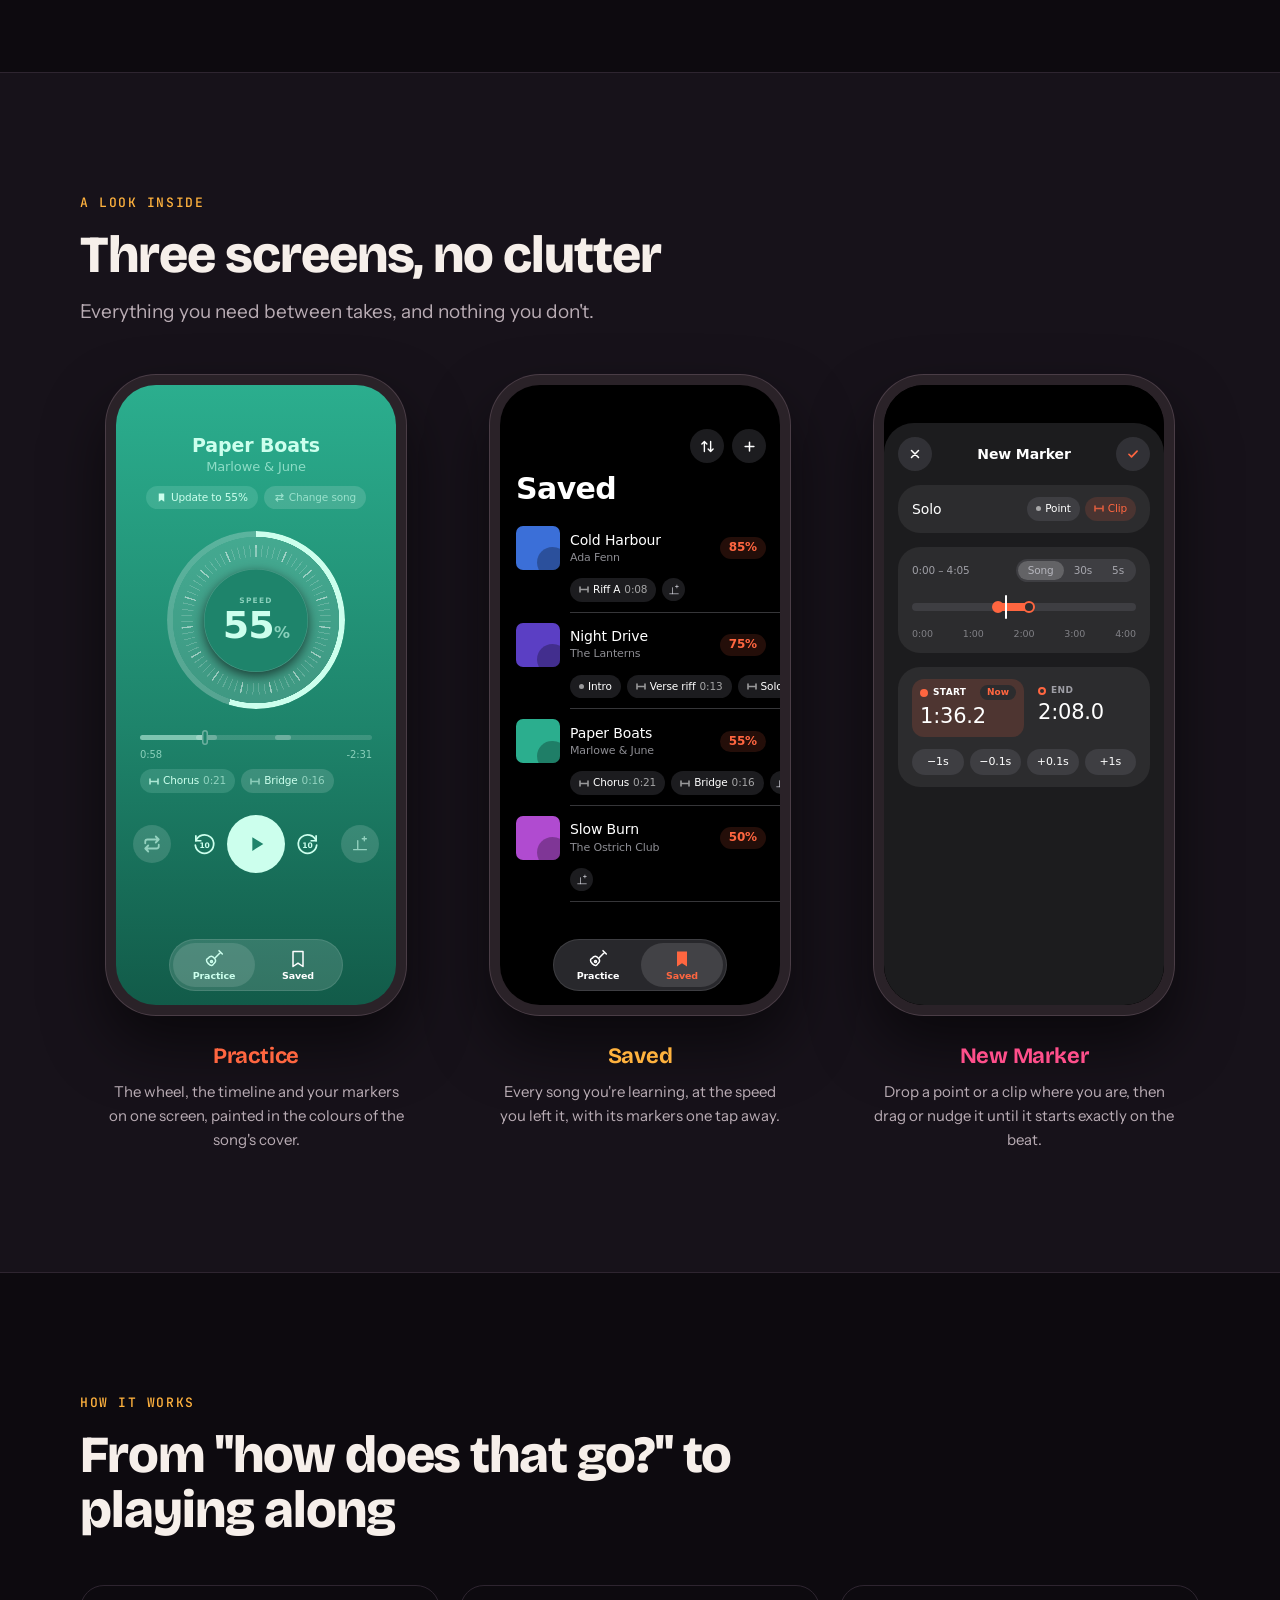
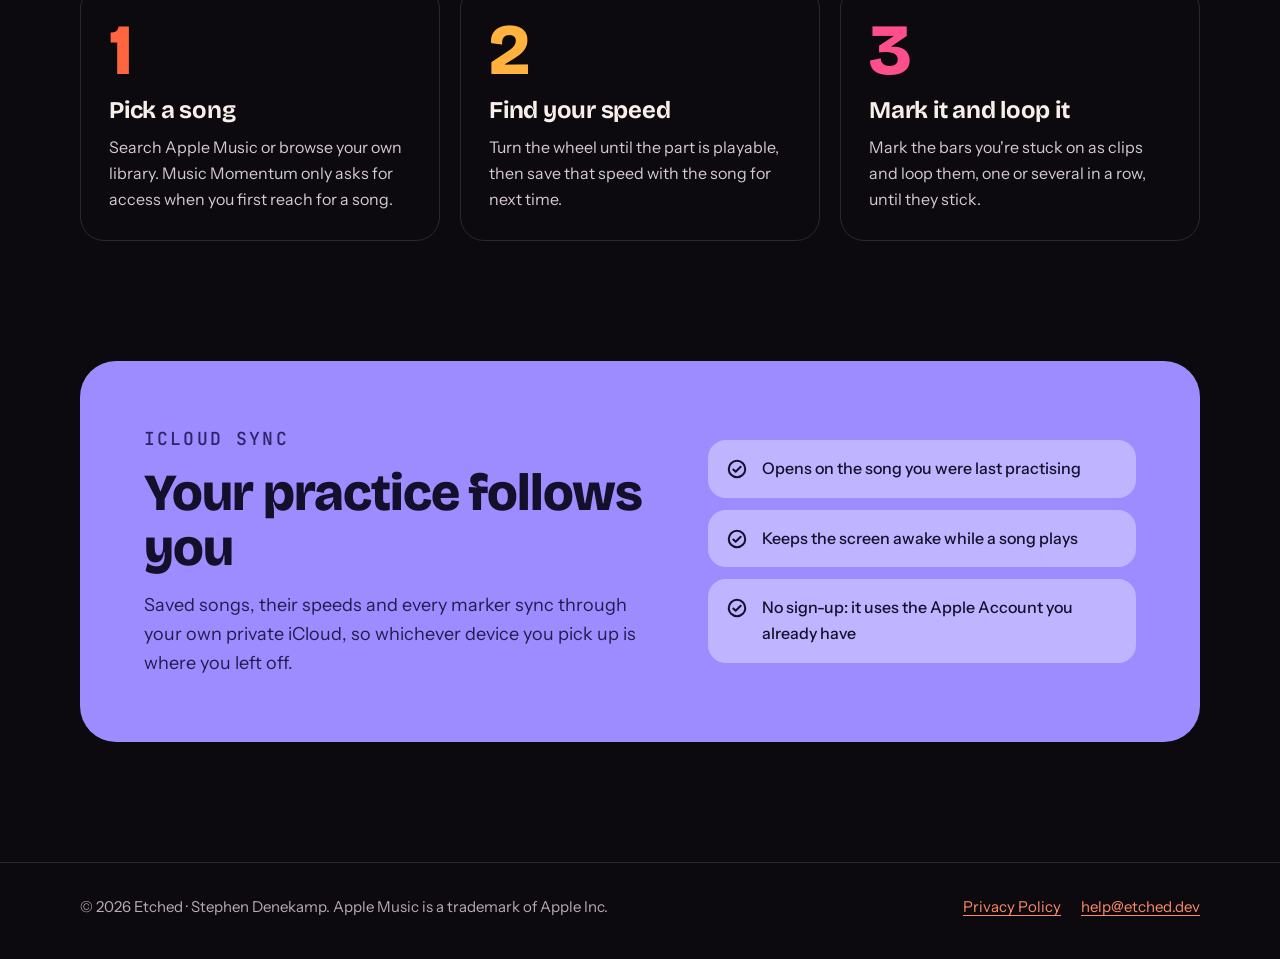
==== commit a5c965c2: "Show the new artwork colours in the website's phone mockups The two Practice mockups painted in a co" ====
--- a/docs/index.html
+++ b/docs/index.html
@@ -49,7 +49,7 @@
         <span class="shape shape-2"></span>
         <span class="shape shape-3"></span>
         <div class="phone">
-          <div class="screen cover" style="--art-bg: #231A4A; --art-a: #6E3CC4; --art-b: #E0507A">
+          <div class="screen cover" style="--art-top: #6336B2; --art-mid: #4F2A90; --art-bottom: #3C1E70; --art-text: #F2EFFF">
             <div class="practice">
               <div class="np-title">Night Drive</div>
               <div class="np-artist">The Lanterns</div>
@@ -139,7 +139,7 @@
 
         <figure class="screen-card">
           <div class="phone" aria-hidden="true">
-            <div class="screen cover" style="--art-bg: #0F3B3A; --art-a: #2BAE8E; --art-b: #E3C26B">
+            <div class="screen cover" style="--art-top: #2BAE8E; --art-mid: #1E846B; --art-bottom: #125B49; --art-text: #CCFFED">
               <div class="practice">
                 <div class="np-title">Paper Boats</div>
                 <div class="np-artist">Marlowe &amp; June</div>
--- a/docs/styles.css
+++ b/docs/styles.css
@@ -244,17 +244,19 @@
 }
 .screen svg { display: block; }
 .screen.cover {
-  --ground: var(--art-bg);
-  --sec: rgba(255, 255, 255, 0.7);
+  --ground: var(--art-mid);
+  --fg: var(--art-text);
+  --sec: color-mix(in srgb, var(--art-text) 62%, transparent);
   --fill: rgba(255, 255, 255, 0.14);
   --accent: var(--fg);
-  --on-accent: var(--art-bg);
-  --hub: var(--art-bg);
-}
-/* Stands in for the blurred cover the app draws behind the top of the screen. */
-.screen.cover::before { content: ""; position: absolute; inset: -20% -20% 40%; background: radial-gradient(circle at 25% 35%, var(--art-a), transparent 55%), radial-gradient(circle at 75% 25%, var(--art-b), transparent 50%); filter: blur(24px); opacity: 0.75; -webkit-mask: linear-gradient(#000 45%, transparent); mask: linear-gradient(#000 45%, transparent); }
-.screen.cover > * { position: relative; }
-.screen.cover > .tabbar { position: absolute; background: rgba(255, 255, 255, 0.14); }
+  --on-accent: var(--art-mid);
+  --hub: var(--art-mid);
+  /* The cover's dominant colour, darkening down the screen, as ArtworkPalette derives it. */
+  background: linear-gradient(var(--art-top), var(--art-mid) 55%, var(--art-bottom));
+  color: var(--fg);
+}
+.screen.cover .tabbar { background: rgba(255, 255, 255, 0.14); }
+.screen.cover .tab.on { color: var(--fg); }
 .island { position: absolute; top: 10px; left: 50%; width: 84px; height: 24px; margin-left: -42px; border-radius: 999px; background: #000; box-shadow: 0 0 0 1px #1A1A1A; }
 
 .tabbar { position: absolute; left: 50%; bottom: 14px; transform: translateX(-50%); display: flex; gap: 2px; padding: 4px; border-radius: 999px; background: rgba(44, 44, 48, 0.92); box-shadow: inset 0 0 0 1px rgba(255, 255, 255, 0.1); }
@@ -337,24 +339,25 @@
 .sheet-nav { display: flex; align-items: center; justify-content: space-between; }
 .sheet-nav strong { font-size: 14px; font-weight: 600; }
 .sheet-nav span { width: 34px; height: 34px; border-radius: 50%; display: grid; place-items: center; background: rgba(118, 118, 128, 0.24); }
-.sheet-nav span.ok { background: var(--coral); color: #1A0A05; }
+.sheet-nav span.ok { color: var(--coral); }
 .sheet-nav svg { width: 14px; height: 14px; }
 .cell { background: #2C2C2E; border-radius: 22px; padding: 12px 14px; }
 .cell-row { display: flex; align-items: center; justify-content: space-between; gap: 8px; }
 .cell-row .name { font-size: 14px; }
 .cell-row .pill { background: rgba(118, 118, 128, 0.24); }
-.cell-row .pill.sel { background: var(--coral); color: #1A0A05; }
+.cell-row .pill.sel { background: rgba(255, 102, 64, 0.14); color: var(--coral); }
 .range-head { display: flex; justify-content: space-between; align-items: center; margin-bottom: 10px; }
 .range-head span { font-size: 10.5px; color: rgba(235, 235, 245, 0.6); font-variant-numeric: tabular-nums; }
 .seg { display: flex; padding: 2px; border-radius: 999px; background: rgba(118, 118, 128, 0.24); font-size: 10px; font-weight: 500; }
 .seg i { font-style: normal; padding: 3px 10px; border-radius: 999px; }
 .seg i.on { background: #636366; }
-.strip { position: relative; height: 54px; border-radius: 10px; background: rgba(118, 118, 128, 0.18); }
-.strip-band { position: absolute; top: 0; bottom: 0; left: 39%; width: 13%; background: rgba(255, 102, 64, 0.3); border-left: 2px solid var(--coral); border-right: 2px solid var(--coral); }
+.strip { position: relative; height: 30px; }
+.strip::before { content: ""; position: absolute; left: 0; right: 0; top: 11px; height: 8px; border-radius: 4px; background: rgba(118, 118, 128, 0.24); }
+.strip-band { position: absolute; top: 11px; height: 8px; left: 39%; width: 13%; background: var(--coral); }
 .strip-band::before, .strip-band::after { content: ""; position: absolute; top: 50%; width: 12px; height: 12px; margin-top: -6px; border-radius: 50%; border: 2px solid var(--coral); background: #2C2C2E; }
 .strip-band::before { left: -7px; background: var(--coral); }
 .strip-band::after { right: -7px; }
-.strip-head { position: absolute; top: 4px; bottom: 4px; left: 41.6%; width: 2px; background: rgba(255, 255, 255, 0.7); }
+.strip-head { position: absolute; top: 3px; bottom: 3px; left: 41.6%; width: 2px; border-radius: 1px; background: #fff; }
 .strip-labels { display: flex; justify-content: space-between; font-size: 9.5px; color: rgba(235, 235, 245, 0.45); margin-top: 6px; }
 .times { display: grid; grid-template-columns: 1fr 1fr; }
 .times > div { padding: 6px 8px; display: flex; flex-direction: column; gap: 3px; border-radius: 12px; }
@@ -364,7 +367,7 @@
 .t-label .ring { width: 8px; height: 8px; border-radius: 50%; border: 2px solid var(--coral); }
 .t-label .ring.full { background: var(--coral); }
 .t-label.sel { color: #fff; }
-.t-label .now { margin-left: auto; padding: 2px 7px; border-radius: 999px; background: var(--coral); color: #1A0A05; letter-spacing: 0; }
+.t-label .now { margin-left: auto; padding: 2px 7px; border-radius: 999px; background: #2C2C2E; color: var(--coral); letter-spacing: 0; }
 .t-value { font-size: 21px; font-weight: 500; font-variant-numeric: tabular-nums; letter-spacing: -0.01em; }
 
 .nudges { display: grid; grid-template-columns: repeat(4, minmax(0, 1fr)); gap: 6px; margin-top: 12px; }
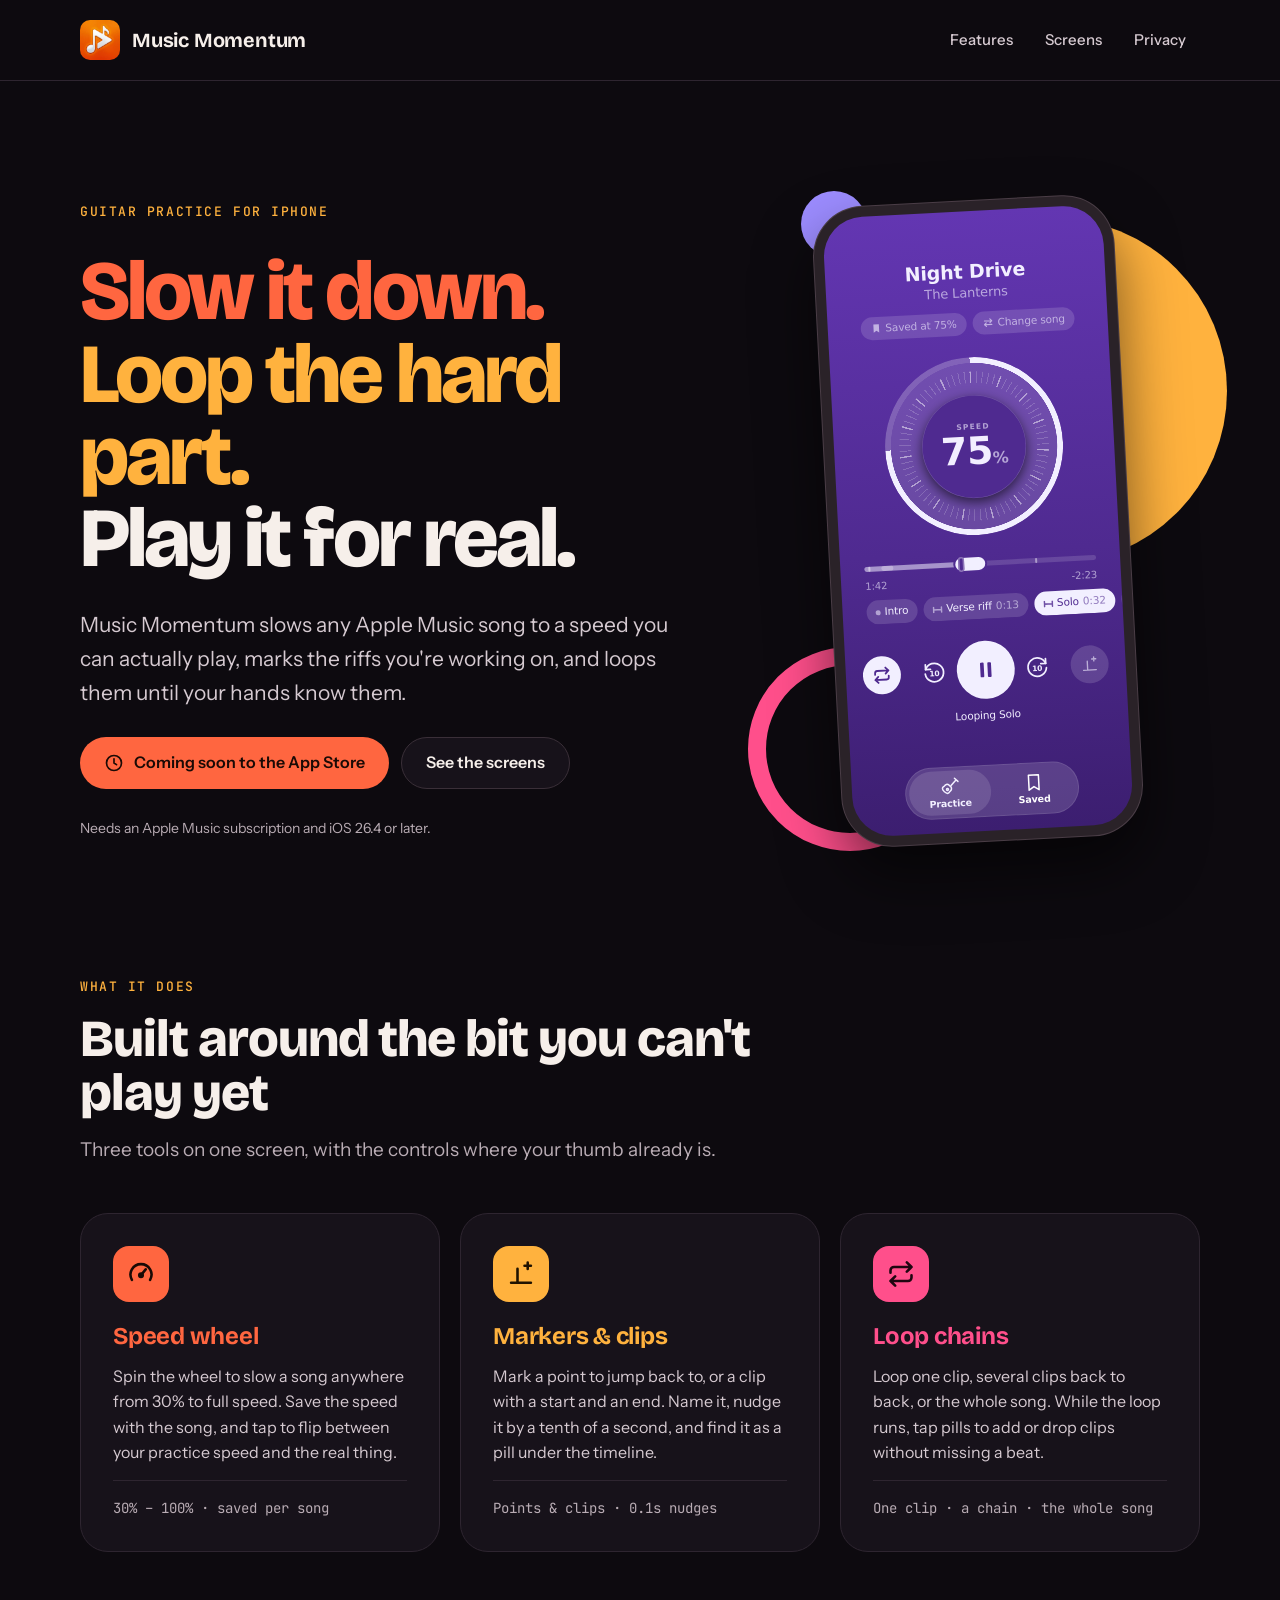
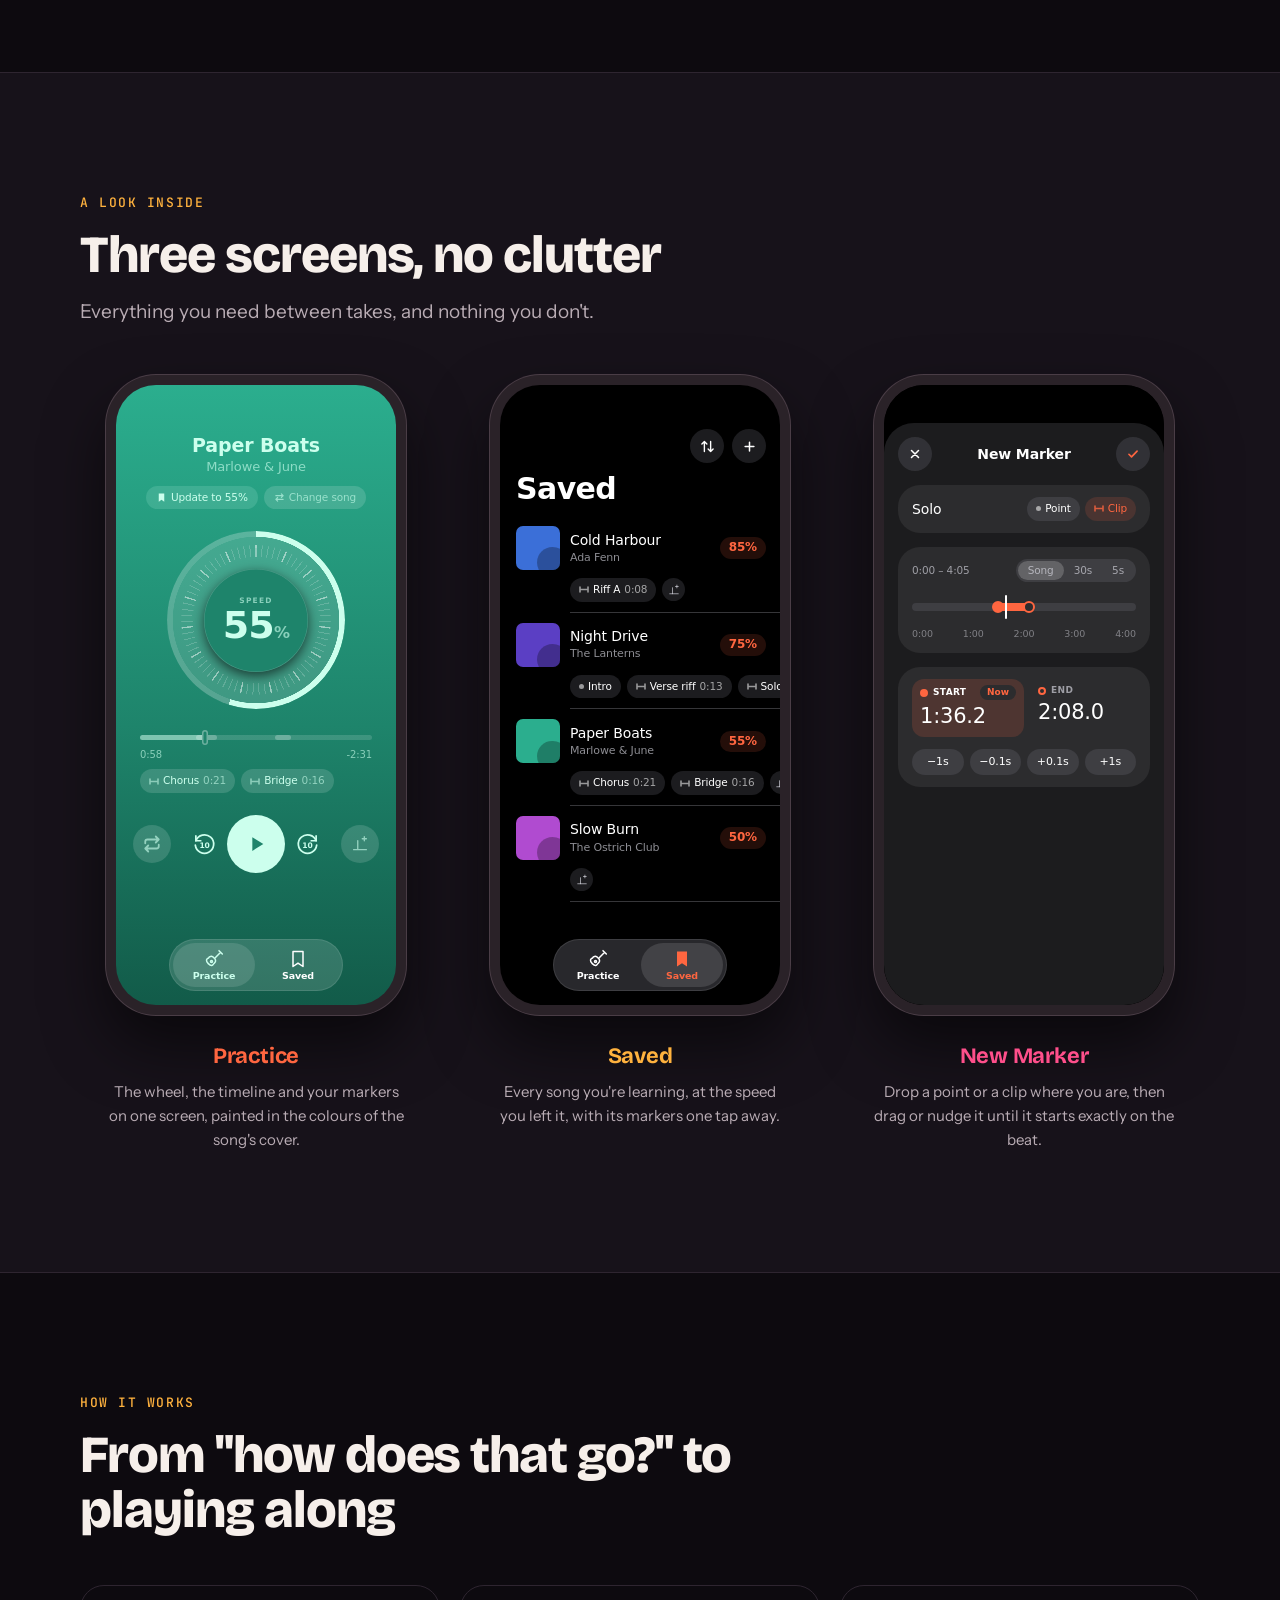
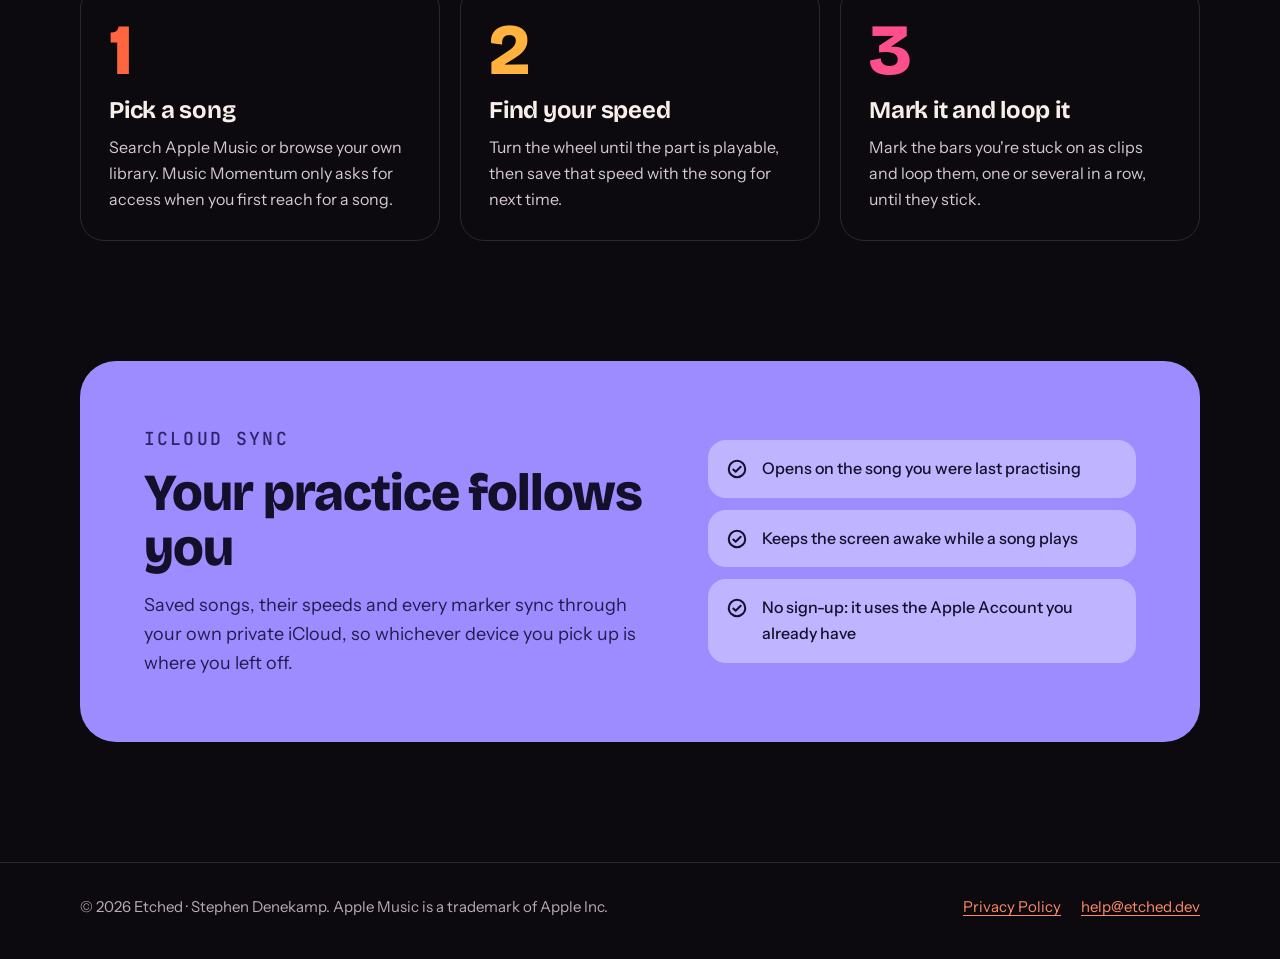
==== commit 82aebb8e: "Stop tinting the pill of the clip under the playhead With the loop off, the pill for whichever clip " ====
--- a/docs/index.html
+++ b/docs/index.html
@@ -162,7 +162,7 @@
                   <div class="scrub-times"><span>0:58</span><span>-2:31</span></div>
                 </div>
                 <div class="pills">
-                  <span class="pill cued"><svg class="span" viewBox="0 0 10 7" fill="none" stroke="currentColor" stroke-width="1.6" stroke-linecap="round"><path d="M1 1v5M9 1v5M1 3.5h8"></path></svg>Chorus <em>0:21</em></span>
+                  <span class="pill"><svg class="span" viewBox="0 0 10 7" fill="none" stroke="currentColor" stroke-width="1.6" stroke-linecap="round"><path d="M1 1v5M9 1v5M1 3.5h8"></path></svg>Chorus <em>0:21</em></span>
                   <span class="pill"><svg class="span" viewBox="0 0 10 7" fill="none" stroke="currentColor" stroke-width="1.6" stroke-linecap="round"><path d="M1 1v5M9 1v5M1 3.5h8"></path></svg>Bridge <em>0:16</em></span>
                 </div>
                 <div class="transport">
--- a/docs/styles.css
+++ b/docs/styles.css
@@ -298,8 +298,6 @@
 .pill em { font-style: normal; opacity: 0.6; font-variant-numeric: tabular-nums; }
 .pill.looping { background: var(--accent); color: var(--on-accent); }
 .pill.looping .span { opacity: 0.8; }
-.pill.cued { background: color-mix(in srgb, var(--accent) 14%, transparent); }
-.pill.cued .span { color: var(--accent); opacity: 0.8; }
 .mark-btn { flex: none; width: 23px; height: 23px; border-radius: 50%; display: grid; place-items: center; background: var(--fill); color: var(--sec); }
 .mark-btn svg { width: 12px; height: 12px; }
 
